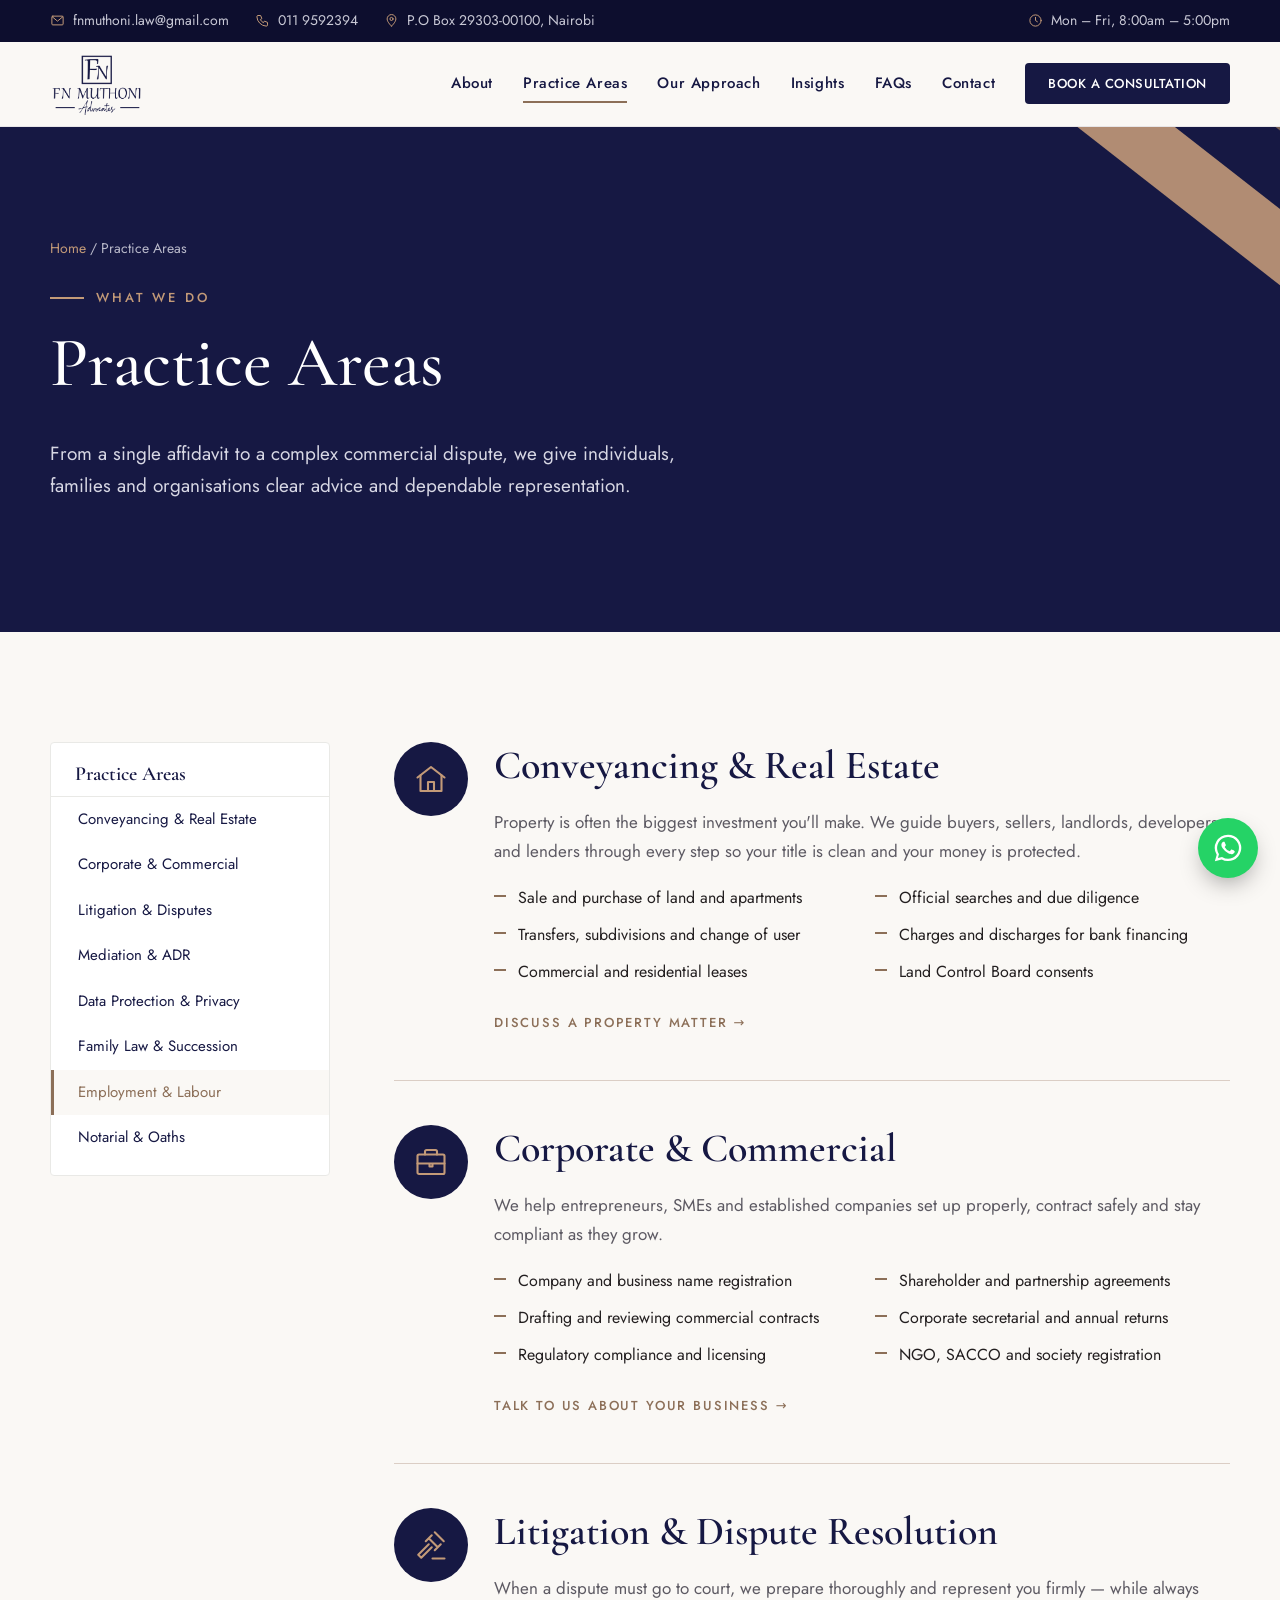
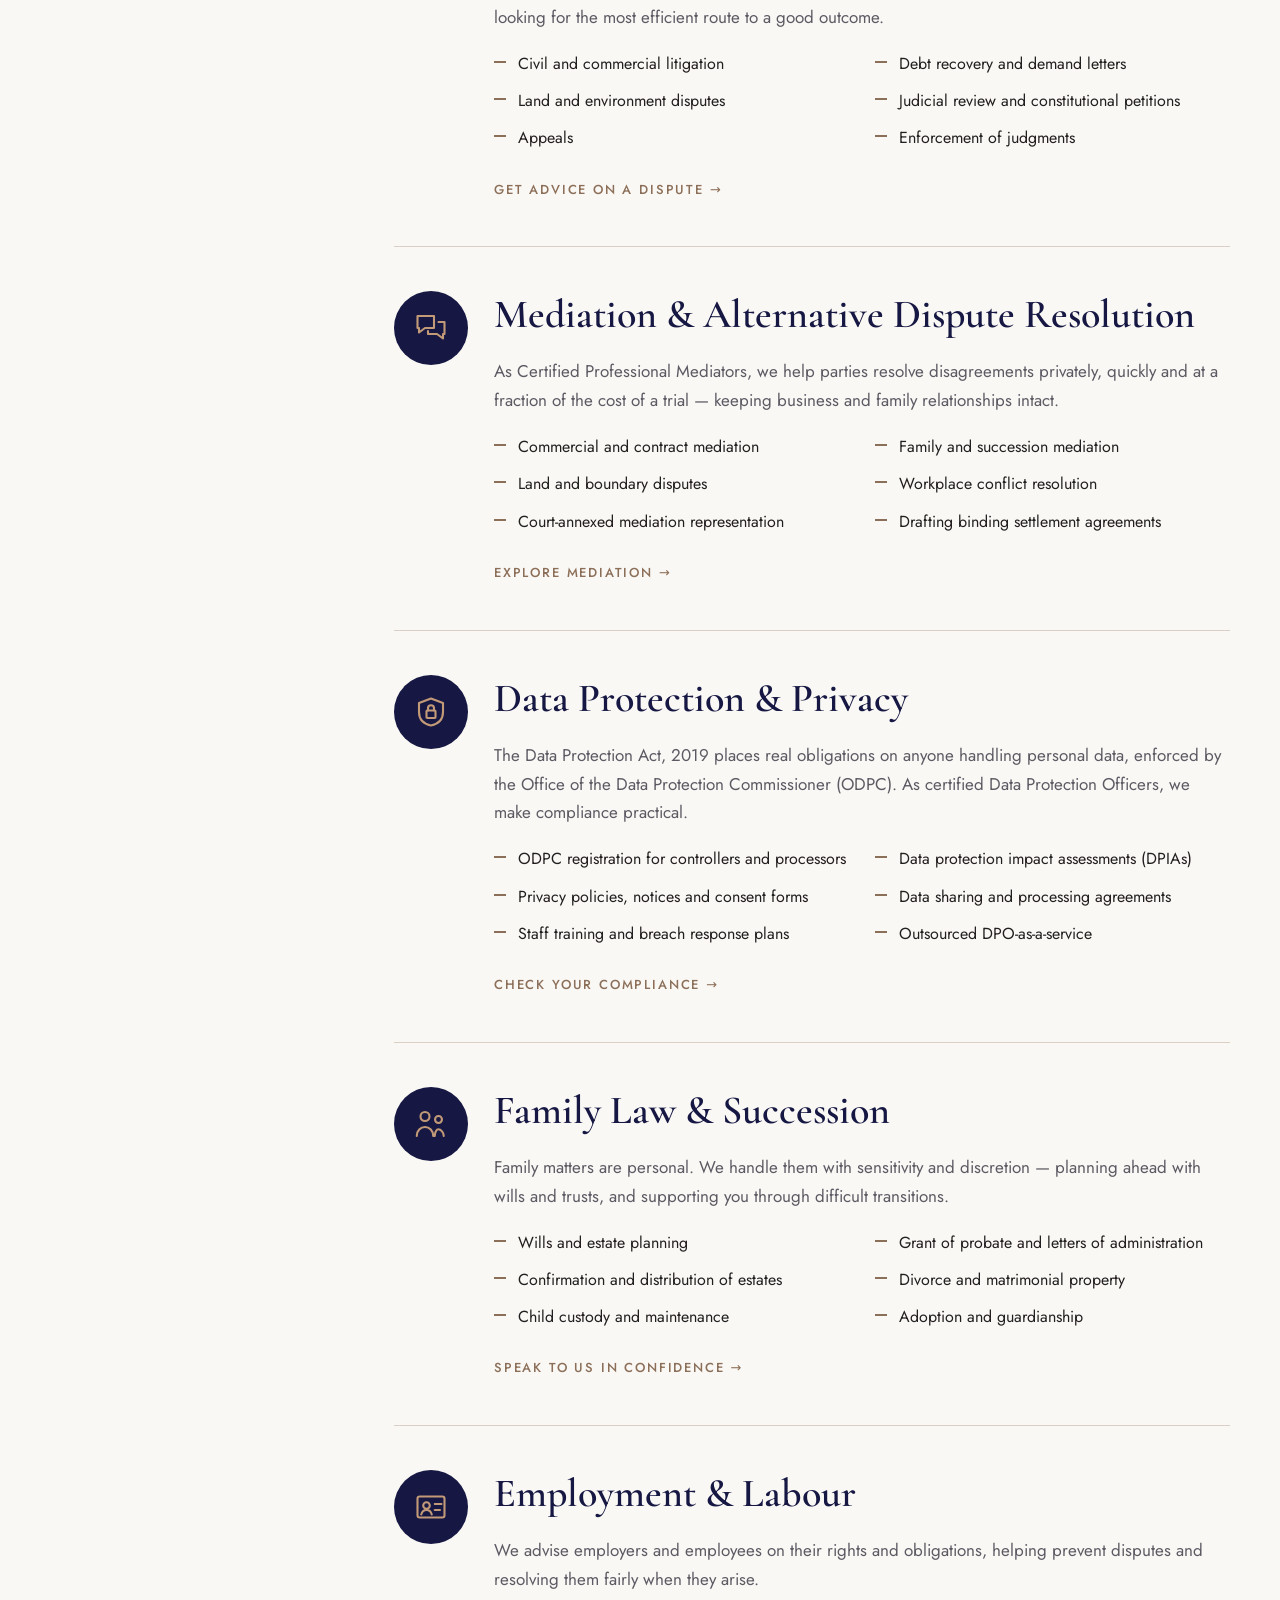
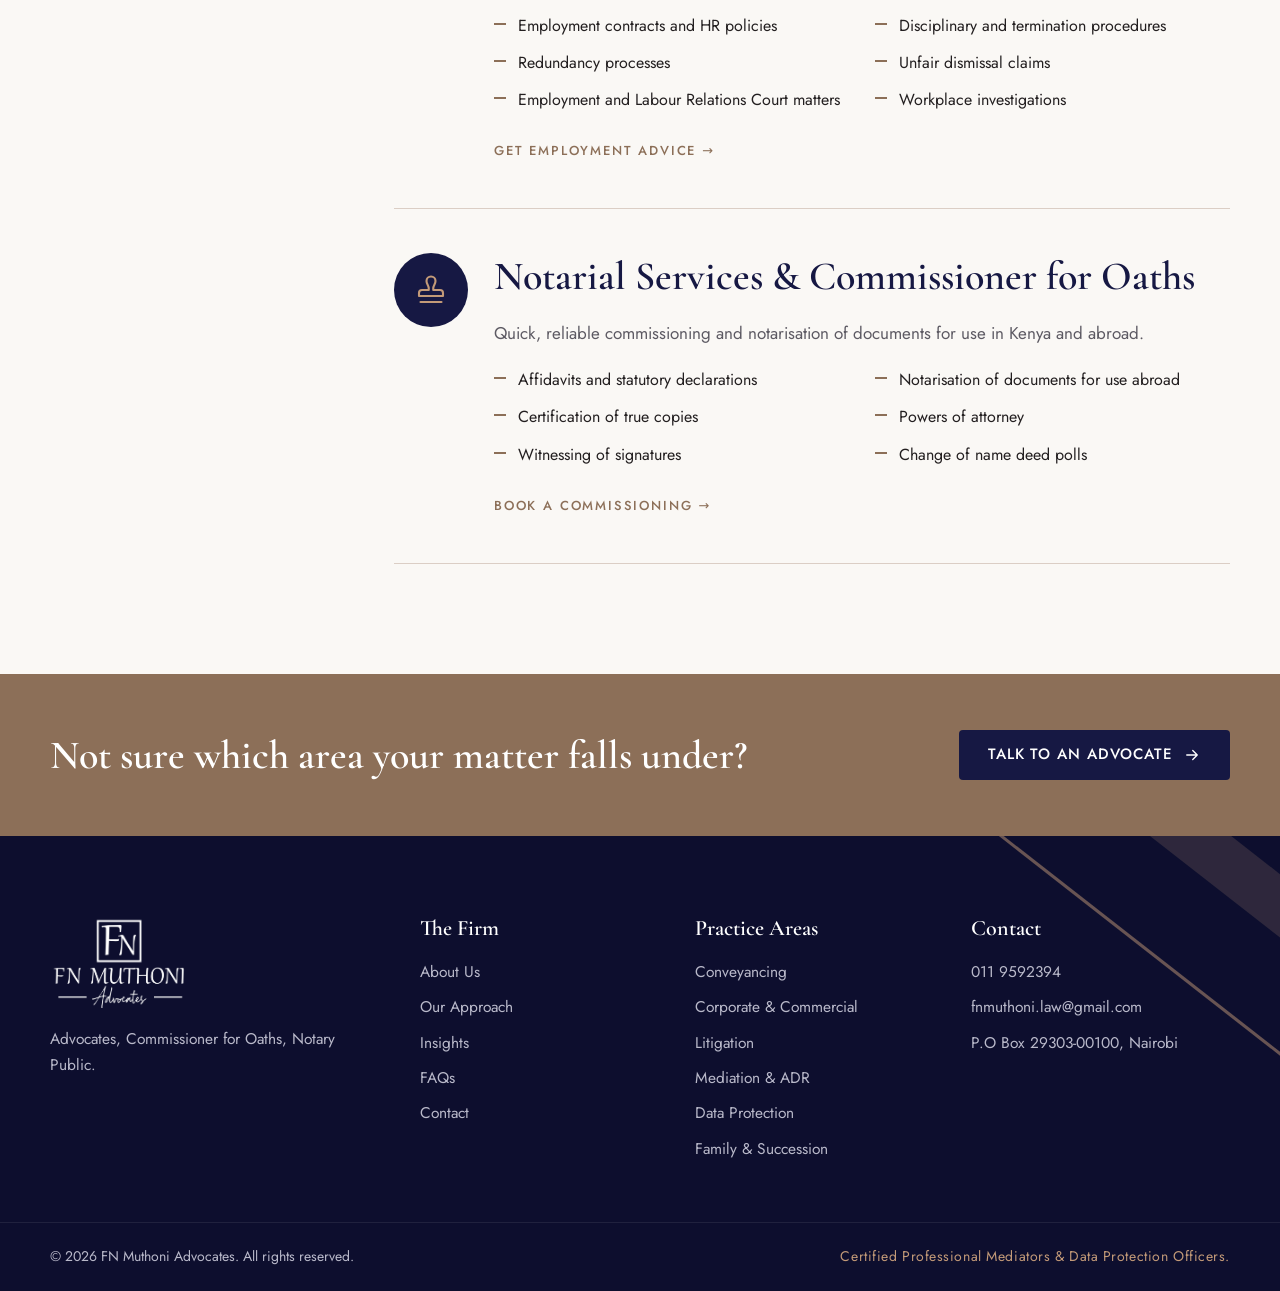
==== practice-areas.html @ 38c52c14 "FNM Advocates website: home and practice areas pages Co-Authored-By: Claude Opus 5.5 <noreply@anthro" ====
<!doctype html>
<html lang="en">
<head>
  <meta charset="utf-8">
  <meta name="viewport" content="width=device-width, initial-scale=1">
  <title>Practice Areas | FN Muthoni Advocates</title>
  <meta name="description" content="Practice areas at FN Muthoni Advocates — Advocates, Commissioner for Oaths and Notary Public in Nairobi. Certified Professional Mediators and Data Protection Officers. Conveyancing, corporate, litigation, family and succession, employment and data protection law.">
  <meta property="og:title" content="FN Muthoni Advocates">
  <meta property="og:description" content="Advocates, Commissioner for Oaths & Notary Public. Certified Professional Mediators & Data Protection Officers. Nairobi, Kenya.">
  <meta property="og:image" content="assets/logo-navy.png">
  <meta name="theme-color" content="#161843">
  <link rel="icon" href="assets/favicon.png">
  <link rel="preconnect" href="https://fonts.googleapis.com">
  <link rel="preconnect" href="https://fonts.gstatic.com" crossorigin>
  <link href="https://fonts.googleapis.com/css2?family=Allura&family=Cormorant+Garamond:ital,wght@0,500;0,600;1,500&family=Jost:wght@300;400;500&display=swap" rel="stylesheet">
  <link rel="stylesheet" href="styles.css">
</head>
<body>

<svg width="0" height="0" style="position:absolute" aria-hidden="true">
  <defs>
    <symbol id="i-mail" viewBox="0 0 24 24" fill="none" stroke="currentColor" stroke-width="1.6" stroke-linecap="round" stroke-linejoin="round"><rect x="3" y="5" width="18" height="14" rx="1.5"/><path d="M3.5 6l8.5 7 8.5-7"/></symbol>
    <symbol id="i-phone" viewBox="0 0 24 24" fill="none" stroke="currentColor" stroke-width="1.6" stroke-linecap="round" stroke-linejoin="round"><path d="M5 4h4l2 5-2.5 1.5a11 11 0 0 0 5 5L15 13l5 2v4a2 2 0 0 1-2 2A16 16 0 0 1 3 6a2 2 0 0 1 2-2"/></symbol>
    <symbol id="i-pin" viewBox="0 0 24 24" fill="none" stroke="currentColor" stroke-width="1.6" stroke-linecap="round" stroke-linejoin="round"><path d="M12 21s-7-6.2-7-11.5a7 7 0 0 1 14 0C19 14.8 12 21 12 21z"/><circle cx="12" cy="9.5" r="2.5"/></symbol>
    <symbol id="i-clock" viewBox="0 0 24 24" fill="none" stroke="currentColor" stroke-width="1.6" stroke-linecap="round" stroke-linejoin="round"><circle cx="12" cy="12" r="9"/><path d="M12 7v5l3 2"/></symbol>
    <symbol id="i-arrow" viewBox="0 0 24 24" fill="none" stroke="currentColor" stroke-width="1.8" stroke-linecap="round" stroke-linejoin="round"><path d="M5 12h14M13 6l6 6-6 6"/></symbol>
    <symbol id="i-menu" viewBox="0 0 24 24" fill="none" stroke="currentColor" stroke-width="1.8" stroke-linecap="round"><path d="M4 7h16M4 12h16M4 17h16"/></symbol>
    <symbol id="i-whatsapp" viewBox="0 0 24 24" fill="currentColor"><path d="M12.04 2a9.9 9.9 0 0 0-8.5 15l-1.4 5 5.2-1.4A9.9 9.9 0 1 0 12.04 2zm0 18.1a8.2 8.2 0 0 1-4.2-1.15l-.3-.18-3.1.8.83-3-.2-.31a8.2 8.2 0 1 1 6.97 3.84zm4.5-6.14c-.25-.12-1.47-.72-1.7-.8-.23-.09-.39-.13-.56.12-.16.25-.64.8-.79.97-.14.16-.29.19-.54.06a6.7 6.7 0 0 1-3.34-2.92c-.25-.43.25-.4.72-1.34.08-.16.04-.3-.02-.43-.06-.12-.56-1.34-.76-1.84-.2-.48-.4-.41-.56-.42h-.47a.9.9 0 0 0-.66.31 2.77 2.77 0 0 0-.86 2.06 4.8 4.8 0 0 0 1 2.55 11 11 0 0 0 4.2 3.72c1.57.68 2.18.73 2.97.62.48-.07 1.47-.6 1.68-1.18.2-.58.2-1.08.14-1.18-.06-.1-.23-.17-.48-.29z"/></symbol>
    <symbol id="i-house" viewBox="0 0 24 24" fill="none" stroke="currentColor" stroke-width="1.4" stroke-linecap="round" stroke-linejoin="round"><path d="M3 11l9-7 9 7"/><path d="M5 9.5V20h14V9.5"/><path d="M10 20v-6h4v6"/></symbol>
    <symbol id="i-brief" viewBox="0 0 24 24" fill="none" stroke="currentColor" stroke-width="1.4" stroke-linecap="round" stroke-linejoin="round"><rect x="3" y="7" width="18" height="13" rx="1"/><path d="M8 7V5a1 1 0 0 1 1-1h6a1 1 0 0 1 1 1v2M3 13h18M11 13v2h2v-2"/></symbol>
    <symbol id="i-gavel" viewBox="0 0 24 24" fill="none" stroke="currentColor" stroke-width="1.4" stroke-linecap="round" stroke-linejoin="round"><path d="M14.5 3.5l6 6M10.5 7.5l6 6M12.5 5.5l-4 4M18.5 11.5l-4 4M10.5 11.5L3.5 18.5l2 2 7-7M13 21h8"/></symbol>
    <symbol id="i-talk" viewBox="0 0 24 24" fill="none" stroke="currentColor" stroke-width="1.4" stroke-linecap="round" stroke-linejoin="round"><path d="M3 4h11v8H8l-4 3v-3H3z"/><path d="M17 8h4v8h-1v3l-4-3h-6v-2"/></symbol>
    <symbol id="i-shield" viewBox="0 0 24 24" fill="none" stroke="currentColor" stroke-width="1.4" stroke-linecap="round" stroke-linejoin="round"><path d="M12 3l8 3v6c0 5-3.5 8-8 9-4.5-1-8-4-8-9V6z"/><rect x="9" y="11" width="6" height="5" rx=".5"/><path d="M10 11V9.5a2 2 0 0 1 4 0V11"/></symbol>
    <symbol id="i-family" viewBox="0 0 24 24" fill="none" stroke="currentColor" stroke-width="1.4" stroke-linecap="round" stroke-linejoin="round"><circle cx="8" cy="7" r="3"/><circle cx="17" cy="9" r="2.3"/><path d="M2.5 20c0-3.5 2.5-6 5.5-6s5.5 2.5 5.5 6M14.5 20c0-2.6 1.2-4.5 2.5-4.5s3.5 1.9 3.5 4.5"/></symbol>
    <symbol id="i-badge" viewBox="0 0 24 24" fill="none" stroke="currentColor" stroke-width="1.4" stroke-linecap="round" stroke-linejoin="round"><rect x="3" y="5" width="18" height="14" rx="1.5"/><circle cx="9" cy="11" r="2.2"/><path d="M5.5 17c.5-2 2-3 3.5-3s3 1 3.5 3M14.5 10h4.5M14.5 14h3.5"/></symbol>
    <symbol id="i-stamp" viewBox="0 0 24 24" fill="none" stroke="currentColor" stroke-width="1.4" stroke-linecap="round" stroke-linejoin="round"><path d="M12 3a3 3 0 0 0-3 3c0 2 1.5 3 1.5 5v1H6a2 2 0 0 0-2 2v2h16v-2a2 2 0 0 0-2-2h-4.5v-1c0-2 1.5-3 1.5-5a3 3 0 0 0-3-3zM5 20h14"/></symbol>
    <symbol id="i-scale" viewBox="0 0 24 24" fill="none" stroke="currentColor" stroke-width="1.4" stroke-linecap="round" stroke-linejoin="round"><path d="M12 3v18M7 21h10M4 7h16M6 7l-3 7a3 3 0 0 0 6 0zM18 7l-3 7a3 3 0 0 0 6 0z"/></symbol>
    <symbol id="i-pen" viewBox="0 0 24 24" fill="none" stroke="currentColor" stroke-width="1.4" stroke-linecap="round" stroke-linejoin="round"><path d="M4 20l4-1 11-11-3-3L5 16zM14 7l3 3M4 20h16"/></symbol>
  </defs>
</svg>

<div class="topbar">
  <div class="wrap">
    <div class="items">
      <a href="mailto:fnmuthoni.law@gmail.com"><svg><use href="#i-mail"/></svg>fnmuthoni.law@gmail.com</a>
      <a href="tel:+254119592394"><svg><use href="#i-phone"/></svg>011 9592394</a>
      <span class="po"><svg><use href="#i-pin"/></svg>P.O Box 29303-00100, Nairobi</span>
    </div>
    <span><svg><use href="#i-clock"/></svg>Mon – Fri, 8:00am – 5:00pm</span>
  </div>
</div>

<header class="header">
  <div class="wrap">
    <a class="brand" href="index.html" aria-label="FN Muthoni Advocates — home"><img src="assets/logo-navy.png" alt="FN Muthoni Advocates"></a>
    <button class="menu-toggle" aria-label="Open menu" aria-expanded="false"><svg><use href="#i-menu"/></svg></button>
    <nav class="nav">
      <a href="index.html#about">About</a>
      <a class="active" href="practice-areas.html">Practice Areas</a>
      <a href="index.html#approach">Our Approach</a>
      <a href="index.html#insights">Insights</a>
      <a href="index.html#faq">FAQs</a>
      <a href="index.html#contact">Contact</a>
      <a class="btn btn-navy" href="index.html#contact">Book a Consultation</a>
    </nav>
  </div>
</header>

<main>
  <section class="page-hero">
    <div class="stripes" aria-hidden="true"><span class="s2"></span><span class="s1"></span></div>
    <div class="wrap" style="position:relative">
      <div class="crumbs"><a href="index.html">Home</a> / Practice Areas</div>
      <div class="eyebrow">What we do</div>
      <h1>Practice Areas</h1>
      <p>From a single affidavit to a complex commercial dispute, we give individuals, families and organisations clear advice and dependable representation.</p>
    </div>
  </section>

  <section class="section">
    <div class="wrap pa-layout">
      <aside class="pa-nav">
        <h4>Practice Areas</h4>
        <a href="#conveyancing">Conveyancing &amp; Real Estate</a>
        <a href="#corporate">Corporate &amp; Commercial</a>
        <a href="#litigation">Litigation &amp; Disputes</a>
        <a href="#mediation">Mediation &amp; ADR</a>
        <a href="#data-protection">Data Protection &amp; Privacy</a>
        <a href="#family">Family Law &amp; Succession</a>
        <a href="#employment">Employment &amp; Labour</a>
        <a href="#notarial">Notarial &amp; Oaths</a>
      </aside>
      <div>
        <article class="pa-item reveal" id="conveyancing">
          <span class="icon"><svg><use href="#i-house"/></svg></span>
          <div>
            <h2>Conveyancing &amp; Real Estate</h2>
            <p>Property is often the biggest investment you'll make. We guide buyers, sellers, landlords, developers and lenders through every step so your title is clean and your money is protected.</p>
            <ul>
              <li>Sale and purchase of land and apartments</li>
              <li>Official searches and due diligence</li>
              <li>Transfers, subdivisions and change of user</li>
              <li>Charges and discharges for bank financing</li>
              <li>Commercial and residential leases</li>
              <li>Land Control Board consents</li>
            </ul>
            <a class="link" href="index.html#contact">Discuss a property matter →</a>
          </div>
        </article>
        <article class="pa-item reveal" id="corporate">
          <span class="icon"><svg><use href="#i-brief"/></svg></span>
          <div>
            <h2>Corporate &amp; Commercial</h2>
            <p>We help entrepreneurs, SMEs and established companies set up properly, contract safely and stay compliant as they grow.</p>
            <ul>
              <li>Company and business name registration</li>
              <li>Shareholder and partnership agreements</li>
              <li>Drafting and reviewing commercial contracts</li>
              <li>Corporate secretarial and annual returns</li>
              <li>Regulatory compliance and licensing</li>
              <li>NGO, SACCO and society registration</li>
            </ul>
            <a class="link" href="index.html#contact">Talk to us about your business →</a>
          </div>
        </article>
        <article class="pa-item reveal" id="litigation">
          <span class="icon"><svg><use href="#i-gavel"/></svg></span>
          <div>
            <h2>Litigation &amp; Dispute Resolution</h2>
            <p>When a dispute must go to court, we prepare thoroughly and represent you firmly — while always looking for the most efficient route to a good outcome.</p>
            <ul>
              <li>Civil and commercial litigation</li>
              <li>Debt recovery and demand letters</li>
              <li>Land and environment disputes</li>
              <li>Judicial review and constitutional petitions</li>
              <li>Appeals</li>
              <li>Enforcement of judgments</li>
            </ul>
            <a class="link" href="index.html#contact">Get advice on a dispute →</a>
          </div>
        </article>
        <article class="pa-item reveal" id="mediation">
          <span class="icon"><svg><use href="#i-talk"/></svg></span>
          <div>
            <h2>Mediation &amp; Alternative Dispute Resolution</h2>
            <p>As Certified Professional Mediators, we help parties resolve disagreements privately, quickly and at a fraction of the cost of a trial — keeping business and family relationships intact.</p>
            <ul>
              <li>Commercial and contract mediation</li>
              <li>Family and succession mediation</li>
              <li>Land and boundary disputes</li>
              <li>Workplace conflict resolution</li>
              <li>Court-annexed mediation representation</li>
              <li>Drafting binding settlement agreements</li>
            </ul>
            <a class="link" href="index.html#contact">Explore mediation →</a>
          </div>
        </article>
        <article class="pa-item reveal" id="data-protection">
          <span class="icon"><svg><use href="#i-shield"/></svg></span>
          <div>
            <h2>Data Protection &amp; Privacy</h2>
            <p>The Data Protection Act, 2019 places real obligations on anyone handling personal data, enforced by the Office of the Data Protection Commissioner (ODPC). As certified Data Protection Officers, we make compliance practical.</p>
            <ul>
              <li>ODPC registration for controllers and processors</li>
              <li>Data protection impact assessments (DPIAs)</li>
              <li>Privacy policies, notices and consent forms</li>
              <li>Data sharing and processing agreements</li>
              <li>Staff training and breach response plans</li>
              <li>Outsourced DPO-as-a-service</li>
            </ul>
            <a class="link" href="index.html#contact">Check your compliance →</a>
          </div>
        </article>
        <article class="pa-item reveal" id="family">
          <span class="icon"><svg><use href="#i-family"/></svg></span>
          <div>
            <h2>Family Law &amp; Succession</h2>
            <p>Family matters are personal. We handle them with sensitivity and discretion — planning ahead with wills and trusts, and supporting you through difficult transitions.</p>
            <ul>
              <li>Wills and estate planning</li>
              <li>Grant of probate and letters of administration</li>
              <li>Confirmation and distribution of estates</li>
              <li>Divorce and matrimonial property</li>
              <li>Child custody and maintenance</li>
              <li>Adoption and guardianship</li>
            </ul>
            <a class="link" href="index.html#contact">Speak to us in confidence →</a>
          </div>
        </article>
        <article class="pa-item reveal" id="employment">
          <span class="icon"><svg><use href="#i-badge"/></svg></span>
          <div>
            <h2>Employment &amp; Labour</h2>
            <p>We advise employers and employees on their rights and obligations, helping prevent disputes and resolving them fairly when they arise.</p>
            <ul>
              <li>Employment contracts and HR policies</li>
              <li>Disciplinary and termination procedures</li>
              <li>Redundancy processes</li>
              <li>Unfair dismissal claims</li>
              <li>Employment and Labour Relations Court matters</li>
              <li>Workplace investigations</li>
            </ul>
            <a class="link" href="index.html#contact">Get employment advice →</a>
          </div>
        </article>
        <article class="pa-item reveal" id="notarial">
          <span class="icon"><svg><use href="#i-stamp"/></svg></span>
          <div>
            <h2>Notarial Services &amp; Commissioner for Oaths</h2>
            <p>Quick, reliable commissioning and notarisation of documents for use in Kenya and abroad.</p>
            <ul>
              <li>Affidavits and statutory declarations</li>
              <li>Notarisation of documents for use abroad</li>
              <li>Certification of true copies</li>
              <li>Powers of attorney</li>
              <li>Witnessing of signatures</li>
              <li>Change of name deed polls</li>
            </ul>
            <a class="link" href="index.html#contact">Book a commissioning →</a>
          </div>
        </article>
      </div>
    </div>
  </section>

  <section class="cta-band">
    <div class="wrap">
      <h2>Not sure which area your matter falls under?</h2>
      <a class="btn btn-navy" href="index.html#contact">Talk to an Advocate <svg><use href="#i-arrow"/></svg></a>
    </div>
  </section>
</main>


<footer class="footer">
  <div class="stripes" aria-hidden="true"><span class="s1"></span><span class="s2"></span></div>
  <div class="wrap footer-grid">
    <div>
      <img src="assets/logo-white.png" alt="FN Muthoni Advocates">
      <p>Advocates, Commissioner for Oaths, Notary Public.</p>
    </div>
    <div>
      <h4>The Firm</h4>
      <ul>
        <li><a href="index.html#about">About Us</a></li>
        <li><a href="index.html#approach">Our Approach</a></li>
        <li><a href="index.html#insights">Insights</a></li>
        <li><a href="index.html#faq">FAQs</a></li>
        <li><a href="index.html#contact">Contact</a></li>
      </ul>
    </div>
    <div>
      <h4>Practice Areas</h4>
      <ul>
        <li><a href="practice-areas.html#conveyancing">Conveyancing</a></li>
        <li><a href="practice-areas.html#corporate">Corporate &amp; Commercial</a></li>
        <li><a href="practice-areas.html#litigation">Litigation</a></li>
        <li><a href="practice-areas.html#mediation">Mediation &amp; ADR</a></li>
        <li><a href="practice-areas.html#data-protection">Data Protection</a></li>
        <li><a href="practice-areas.html#family">Family &amp; Succession</a></li>
      </ul>
    </div>
    <div>
      <h4>Contact</h4>
      <ul>
        <li><a href="tel:+254119592394">011 9592394</a></li>
        <li><a href="mailto:fnmuthoni.law@gmail.com">fnmuthoni.law@gmail.com</a></li>
        <li>P.O Box 29303-00100, Nairobi</li>
      </ul>
    </div>
  </div>
  <div class="footer-bottom">
    <div class="wrap">
      <span>© <span id="year">2026</span> FN Muthoni Advocates. All rights reserved.</span>
      <span class="tagline">Certified Professional Mediators &amp; Data Protection Officers.</span>
    </div>
  </div>
</footer>

<a class="wa" href="https://wa.me/254119592394?text=Hello%20FN%20Muthoni%20Advocates%2C%20I%27d%20like%20to%20make%20an%20enquiry." target="_blank" rel="noopener" aria-label="Chat with us on WhatsApp"><svg><use href="#i-whatsapp"/></svg></a>

<script src="main.js"></script>
</body>
</html>
---- styles.css ----
/* FN Muthoni Advocates — brand tokens taken from the letterhead */
:root {
  --navy: #161843;
  --navy-deep: #0d0e2e;
  --bronze: #8c6f58;
  --tan: #c39a78;
  --sand: #dbcec5;
  --mist: #e9e9e6;
  --ink: #231f20;
  --paper: #faf8f5;
  --white: #ffffff;
  --muted: #5d5a63;

  --serif: "Cormorant Garamond", Georgia, serif;
  --sans: "Jost", "Segoe UI", system-ui, sans-serif;
  --script: "Allura", cursive;

  --wrap: 1180px;
  --radius: 4px;
  --shadow: 0 18px 40px -22px rgba(22, 24, 67, 0.35);
}

*, *::before, *::after { box-sizing: border-box; }
html { scroll-behavior: smooth; scroll-padding-top: 90px; }
body {
  margin: 0;
  font-family: var(--sans);
  font-size: 17px;
  line-height: 1.7;
  color: var(--ink);
  background: var(--paper);
  -webkit-font-smoothing: antialiased;
}
img { max-width: 100%; display: block; }
a { color: inherit; }
h1, h2, h3, h4 { font-family: var(--serif); font-weight: 600; line-height: 1.15; margin: 0 0 .5em; color: var(--navy); }
p { margin: 0 0 1em; }

.wrap { width: min(var(--wrap), 100% - 32px); margin-inline: auto; }
.eyebrow {
  display: inline-flex; align-items: center; gap: 12px;
  font-size: 13px; letter-spacing: .22em; text-transform: uppercase; font-weight: 500;
  color: var(--bronze); margin-bottom: 14px;
}
.eyebrow::before { content: ""; width: 34px; height: 2px; background: var(--bronze); }
.section { padding: clamp(64px, 9vw, 110px) 0; }
.section-head { max-width: 720px; margin-bottom: 48px; }
.section-head.center { margin-inline: auto; text-align: center; }
.section-head.center .eyebrow::after { content: ""; width: 34px; height: 2px; background: var(--bronze); }
.section-head h2 { font-size: clamp(34px, 4.6vw, 52px); }
.section-head p { color: var(--muted); font-size: 18px; }

/* Buttons */
.btn {
  display: inline-flex; align-items: center; gap: 10px;
  padding: 15px 28px; border-radius: var(--radius);
  font: 500 15px/1 var(--sans); letter-spacing: .06em; text-transform: uppercase;
  text-decoration: none; border: 1.5px solid transparent; cursor: pointer;
  transition: background .25s, color .25s, border-color .25s, transform .25s;
}
.btn:hover { transform: translateY(-2px); }
.btn-gold { background: var(--tan); color: var(--navy-deep); }
.btn-gold:hover { background: var(--sand); }
.btn-navy { background: var(--navy); color: var(--white); }
.btn-navy:hover { background: var(--bronze); }
.btn-ghost { border-color: rgba(255,255,255,.45); color: var(--white); }
.btn-ghost:hover { border-color: var(--tan); color: var(--tan); }
.btn svg { width: 18px; height: 18px; }

/* Top bar */
.topbar { background: var(--navy-deep); color: #c9c9d6; font-size: 14px; }
.topbar .wrap { display: flex; justify-content: space-between; gap: 16px; padding: 9px 0; flex-wrap: wrap; }
.topbar a { text-decoration: none; }
.topbar a:hover { color: var(--tan); }
.topbar .items { display: flex; gap: 26px; flex-wrap: wrap; }
.topbar span, .topbar a { display: inline-flex; align-items: center; gap: 8px; }
.topbar svg { width: 15px; height: 15px; color: var(--tan); }

/* Header / nav */
.header {
  position: sticky; top: 0; z-index: 50;
  background: rgba(250, 248, 245, .96);
  backdrop-filter: blur(8px);
  border-bottom: 1px solid rgba(22, 24, 67, .08);
  transition: box-shadow .3s;
}
.header.scrolled { box-shadow: 0 8px 24px -16px rgba(22, 24, 67, .4); }
.header .wrap { display: flex; align-items: center; justify-content: space-between; height: 84px; }
.brand img { height: 62px; width: auto; }
.nav { display: flex; align-items: center; gap: 30px; }
.nav a {
  text-decoration: none; font-size: 15px; font-weight: 500; letter-spacing: .04em; color: var(--navy);
  position: relative; padding: 6px 0;
}
.nav a:not(.btn)::after {
  content: ""; position: absolute; left: 0; bottom: 0; width: 0; height: 2px; background: var(--bronze); transition: width .25s;
}
.nav a:not(.btn):hover::after, .nav a.active::after { width: 100%; }
.nav .btn { padding: 13px 22px; font-size: 13px; color: var(--white); }
.menu-toggle { display: none; background: none; border: 0; cursor: pointer; padding: 8px; color: var(--navy); }
.menu-toggle svg { width: 28px; height: 28px; }

/* Hero */
.hero {
  position: relative; overflow: hidden;
  background: var(--navy);
  color: var(--white);
  padding: clamp(80px, 12vw, 150px) 0 clamp(90px, 12vw, 160px);
}
.hero .watermark {
  position: absolute; right: -2%; bottom: -8%;
  font: 800 clamp(180px, 30vw, 420px)/0.8 var(--sans);
  color: rgba(255,255,255,.04); letter-spacing: -.02em; pointer-events: none; user-select: none;
}
.stripes { position: absolute; pointer-events: none; }
.stripes span { position: absolute; display: block; transform-origin: center; }
.hero .stripes { top: 0; right: 0; width: 46%; height: 100%; }
.hero .stripes .s1 { width: 160%; height: 70px; background: rgba(195, 154, 120, .9); top: 6%; right: -60%; transform: rotate(38deg); }
.hero .stripes .s2 { width: 160%; height: 120px; background: rgba(140, 111, 88, .85); top: -10%; right: -82%; transform: rotate(38deg); }
.hero .stripes .s3 { width: 160%; height: 160px; background: rgba(233, 233, 230, .06); top: 30%; right: -50%; transform: rotate(38deg); }
.hero .stripes .s4 { width: 120%; height: 4px; background: var(--tan); top: 62%; right: -30%; transform: rotate(38deg); }
.hero-inner { position: relative; max-width: 760px; }
.hero .eyebrow { color: var(--tan); }
.hero .eyebrow::before { background: var(--tan); }
.hero h1 { color: var(--white); font-size: clamp(44px, 7vw, 82px); font-weight: 500; }
.hero h1 em { font-style: italic; color: var(--tan); }
.hero p.lead { font-size: clamp(17px, 2vw, 20px); color: #d7d7e4; max-width: 600px; margin-bottom: 36px; }
.hero .actions { display: flex; gap: 16px; flex-wrap: wrap; }

/* Credentials strip */
.creds { background: var(--white); border-bottom: 1px solid var(--mist); }
.creds .wrap { display: grid; grid-template-columns: repeat(5, 1fr); }
.cred { padding: 28px 18px; text-align: center; border-right: 1px solid var(--mist); }
.cred:last-child { border-right: 0; }
.cred svg { width: 30px; height: 30px; color: var(--bronze); margin: 0 auto 10px; }
.cred strong { display: block; font-family: var(--serif); font-size: 20px; color: var(--navy); line-height: 1.2; }

/* About */
.about-grid { display: grid; grid-template-columns: 1fr 1.1fr; gap: clamp(40px, 6vw, 90px); align-items: center; }
.about-visual { position: relative; aspect-ratio: 4/5; background: var(--navy); border-radius: var(--radius); overflow: hidden; box-shadow: var(--shadow); }
.about-visual .mono { position: absolute; inset: 0; display: grid; place-items: center; }
.about-visual .mono img { width: 48%; opacity: .95; }
.about-visual .stripes { inset: 0; }
.about-visual .stripes .s1 { width: 200%; height: 46px; background: var(--tan); bottom: 12%; left: -110%; transform: rotate(38deg); }
.about-visual .stripes .s2 { width: 200%; height: 90px; background: var(--bronze); bottom: -6%; left: -100%; transform: rotate(38deg); }
.about-visual .stripes .s3 { width: 200%; height: 3px; background: var(--sand); top: 14%; right: -120%; transform: rotate(38deg); }
.about-visual .caption {
  position: absolute; left: 0; right: 0; bottom: 0; padding: 22px 26px;
  color: var(--white); font-family: var(--script); font-size: 40px; text-align: right;
}
.about-copy h2 { font-size: clamp(34px, 4.4vw, 50px); }
.about-copy p { color: var(--muted); }
.ticks { list-style: none; padding: 0; margin: 26px 0 34px; display: grid; grid-template-columns: 1fr 1fr; gap: 12px 24px; }
.ticks li { display: flex; gap: 10px; align-items: flex-start; font-weight: 500; color: var(--navy); }
.ticks li::before { content: ""; flex: none; width: 18px; height: 18px; margin-top: 5px; background: var(--bronze); clip-path: polygon(14% 44%, 0 65%, 50% 100%, 100% 16%, 80% 0, 43% 62%); }

/* Practice areas grid */
.practice { background: var(--white); }
.pa-grid { display: grid; grid-template-columns: repeat(4, 1fr); gap: 1px; background: var(--mist); border: 1px solid var(--mist); }
.pa-card {
  position: relative; background: var(--white); padding: 38px 30px 34px; text-decoration: none;
  display: flex; flex-direction: column; gap: 12px; overflow: hidden; transition: background .3s, color .3s;
}
.pa-card::after {
  content: ""; position: absolute; right: -40px; top: -40px; width: 80px; height: 80px;
  background: var(--tan); transform: rotate(45deg); opacity: 0; transition: opacity .3s;
}
.pa-card .icon { width: 52px; height: 52px; color: var(--bronze); transition: color .3s; }
.pa-card h3 { font-size: 24px; margin: 6px 0 0; transition: color .3s; }
.pa-card p { font-size: 15.5px; color: var(--muted); margin: 0; transition: color .3s; }
.pa-card .more { margin-top: auto; padding-top: 8px; font-size: 13px; letter-spacing: .14em; text-transform: uppercase; color: var(--bronze); font-weight: 500; }
.pa-card:hover { background: var(--navy); }
.pa-card:hover::after { opacity: 1; }
.pa-card:hover h3 { color: var(--white); }
.pa-card:hover p { color: #c9c9d6; }
.pa-card:hover .icon, .pa-card:hover .more { color: var(--tan); }
.center-cta { text-align: center; margin-top: 46px; }

/* Specialisms band */
.special { position: relative; background: var(--navy); color: var(--white); overflow: hidden; }
.special .section-head h2 { color: var(--white); }
.special .section-head p { color: #c9c9d6; }
.special .eyebrow { color: var(--tan); }
.special .eyebrow::before, .special .eyebrow::after { background: var(--tan) !important; }
.special-grid { position: relative; display: grid; grid-template-columns: 1fr 1fr; gap: 28px; }
.special-card {
  background: rgba(255,255,255,.04); border: 1px solid rgba(255,255,255,.1); border-top: 3px solid var(--tan);
  padding: 40px 38px; border-radius: var(--radius);
}
.special-card h3 { color: var(--white); font-size: 30px; }
.special-card p { color: #c9c9d6; }
.special-card ul { list-style: none; padding: 0; margin: 20px 0 0; display: grid; gap: 10px; }
.special-card li { padding-left: 26px; position: relative; color: #e4e4ee; font-size: 16px; }
.special-card li::before { content: ""; position: absolute; left: 0; top: 11px; width: 14px; height: 2px; background: var(--tan); }
.special .stripes { left: 0; bottom: 0; width: 40%; height: 100%; }
.special .stripes .s1 { width: 160%; height: 60px; background: rgba(140, 111, 88, .25); bottom: 10%; left: -90%; transform: rotate(-38deg); }

/* Approach */
.steps { display: grid; grid-template-columns: repeat(4, 1fr); gap: 28px; counter-reset: step; }
.step { position: relative; padding-top: 22px; border-top: 2px solid var(--sand); }
.step::before {
  counter-increment: step; content: "0" counter(step);
  font: 600 46px/1 var(--serif); color: var(--tan); display: block; margin-bottom: 14px;
}
.step h3 { font-size: 24px; }
.step p { color: var(--muted); font-size: 16px; }

/* Insights */
.insights { background: var(--mist); }
.post-grid { display: grid; grid-template-columns: repeat(3, 1fr); gap: 28px; }
.post { background: var(--white); border-radius: var(--radius); overflow: hidden; display: flex; flex-direction: column; box-shadow: var(--shadow); }
.post .thumb {
  position: relative; height: 170px; overflow: hidden;
  background: linear-gradient(128deg, var(--navy) 0 60%, var(--tan) 60% 66%, var(--navy) 66% 72%, var(--bronze) 72% 100%);
}
.post .thumb .stripes { display: none; }
.post .thumb .tag {
  position: absolute; left: 22px; bottom: 18px; font-size: 12px; letter-spacing: .16em; text-transform: uppercase;
  color: var(--navy-deep); background: var(--sand); padding: 6px 12px; border-radius: 2px; font-weight: 500;
}
.post .body { padding: 26px 26px 30px; display: flex; flex-direction: column; flex: 1; }
.post h3 { font-size: 23px; }
.post p { font-size: 15.5px; color: var(--muted); }
.post .more { margin-top: auto; font-size: 13px; letter-spacing: .14em; text-transform: uppercase; color: var(--bronze); font-weight: 500; text-decoration: none; }

/* FAQ */
.faq-wrap { display: grid; grid-template-columns: .8fr 1.2fr; gap: clamp(40px, 6vw, 80px); align-items: start; }
.faq details { border-bottom: 1px solid var(--sand); padding: 6px 0; }
.faq summary {
  cursor: pointer; list-style: none; padding: 18px 40px 18px 0; position: relative;
  font: 600 22px/1.3 var(--serif); color: var(--navy);
}
.faq summary::-webkit-details-marker { display: none; }
.faq summary::after { content: "+"; position: absolute; right: 6px; top: 14px; font: 300 30px/1 var(--sans); color: var(--bronze); transition: transform .25s; }
.faq details[open] summary::after { transform: rotate(45deg); }
.faq details p { color: var(--muted); padding-right: 30px; }

/* Contact */
.contact { background: var(--white); }
.contact-grid { display: grid; grid-template-columns: .9fr 1.1fr; gap: clamp(40px, 6vw, 80px); }
.contact-list { list-style: none; padding: 0; margin: 30px 0 0; display: grid; gap: 22px; }
.contact-list li { display: flex; gap: 18px; align-items: flex-start; }
.contact-list .ic { flex: none; width: 50px; height: 50px; border-radius: 50%; background: var(--navy); color: var(--tan); display: grid; place-items: center; }
.contact-list .ic svg { width: 22px; height: 22px; }
.contact-list small { display: block; font-size: 12px; letter-spacing: .16em; text-transform: uppercase; color: var(--bronze); }
.contact-list a, .contact-list span { font-size: 18px; color: var(--navy); text-decoration: none; font-weight: 500; }
.contact-list a:hover { color: var(--bronze); }
.form { background: var(--paper); border: 1px solid var(--mist); border-top: 3px solid var(--bronze); padding: clamp(26px, 4vw, 44px); border-radius: var(--radius); }
.form h3 { font-size: 30px; }
.form .row { display: grid; grid-template-columns: 1fr 1fr; gap: 16px; }
.form label { display: block; font-size: 13px; letter-spacing: .1em; text-transform: uppercase; color: var(--muted); margin: 14px 0 6px; }
.form input, .form select, .form textarea {
  width: 100%; padding: 14px 16px; font: 400 16px var(--sans); color: var(--ink);
  border: 1px solid #d6d3cf; border-radius: var(--radius); background: var(--white);
}
.form input:focus, .form select:focus, .form textarea:focus { outline: 2px solid var(--tan); outline-offset: 0; border-color: var(--tan); }
.form textarea { min-height: 130px; resize: vertical; }
.form .note { font-size: 13.5px; color: var(--muted); margin: 14px 0 22px; }
.form .btn { width: 100%; justify-content: center; }

/* Footer */
.footer { position: relative; background: var(--navy-deep); color: #b9b9ca; overflow: hidden; padding-top: 80px; font-size: 15.5px; }
.footer .stripes { right: 0; top: 0; width: 34%; height: 100%; }
.footer .stripes .s1 { width: 160%; height: 50px; background: rgba(195, 154, 120, .18); top: 10%; right: -80%; transform: rotate(38deg); }
.footer .stripes .s2 { width: 160%; height: 3px; background: rgba(195, 154, 120, .5); top: 40%; right: -70%; transform: rotate(38deg); }
.footer-grid { position: relative; display: grid; grid-template-columns: 1.4fr 1fr 1fr 1.1fr; gap: 40px; padding-bottom: 60px; }
.footer img { height: 92px; width: auto; margin-bottom: 18px; }
.footer h4 { color: var(--white); font-size: 22px; margin-bottom: 18px; }
.footer ul { list-style: none; padding: 0; margin: 0; display: grid; gap: 9px; }
.footer a { text-decoration: none; }
.footer a:hover { color: var(--tan); }
.footer-bottom { position: relative; border-top: 1px solid rgba(255,255,255,.08); }
.footer-bottom .wrap { display: flex; justify-content: space-between; flex-wrap: wrap; gap: 10px; padding: 22px 0; font-size: 14px; }
.footer-bottom .tagline { color: var(--tan); letter-spacing: .04em; }

/* WhatsApp float */
.wa {
  position: fixed; right: 22px; bottom: 22px; z-index: 60;
  width: 60px; height: 60px; border-radius: 50%; background: #25d366; color: #fff;
  display: grid; place-items: center; box-shadow: 0 10px 26px -8px rgba(0,0,0,.45);
  transition: transform .25s;
}
.wa:hover { transform: scale(1.08); }
.wa svg { width: 32px; height: 32px; }

/* Page hero (inner pages) */
.page-hero { position: relative; overflow: hidden; background: var(--navy); color: var(--white); padding: clamp(70px, 9vw, 110px) 0; }
.page-hero h1 { color: var(--white); font-size: clamp(42px, 6vw, 70px); font-weight: 500; }
.page-hero p { color: #d7d7e4; max-width: 640px; font-size: 19px; }
.page-hero .eyebrow { color: var(--tan); }
.page-hero .eyebrow::before { background: var(--tan); }
.page-hero .stripes { top: 0; right: 0; width: 40%; height: 100%; }
.page-hero .stripes .s1 { width: 160%; height: 60px; background: rgba(195, 154, 120, .9); top: 10%; right: -70%; transform: rotate(38deg); }
.page-hero .stripes .s2 { width: 160%; height: 110px; background: rgba(140, 111, 88, .85); top: -16%; right: -90%; transform: rotate(38deg); }
.crumbs { font-size: 14px; color: #b9b9ca; margin-bottom: 18px; }
.crumbs a { text-decoration: none; color: var(--tan); }

/* Practice areas detail page */
.pa-layout { display: grid; grid-template-columns: 280px 1fr; gap: clamp(36px, 5vw, 70px); align-items: start; }
.pa-nav { position: sticky; top: 110px; background: var(--white); border: 1px solid var(--mist); border-radius: var(--radius); padding: 14px 0; }
.pa-nav h4 { font-size: 20px; padding: 6px 24px 10px; margin: 0; border-bottom: 1px solid var(--mist); }
.pa-nav a { display: block; padding: 10px 24px; text-decoration: none; font-size: 15px; color: var(--navy); border-left: 3px solid transparent; }
.pa-nav a:hover, .pa-nav a.active { background: var(--paper); border-left-color: var(--bronze); color: var(--bronze); }
.pa-item { display: grid; grid-template-columns: 74px 1fr; gap: 26px; padding: 44px 0; border-bottom: 1px solid var(--sand); }
.pa-item:first-child { padding-top: 0; }
.pa-item .icon { width: 74px; height: 74px; border-radius: 50%; background: var(--navy); color: var(--tan); display: grid; place-items: center; }
.pa-item .icon svg { width: 36px; height: 36px; }
.pa-item h2 { font-size: clamp(30px, 3.4vw, 40px); }
.pa-item p { color: var(--muted); }
.pa-item ul { list-style: none; padding: 0; margin: 18px 0 22px; display: grid; grid-template-columns: 1fr 1fr; gap: 10px 26px; }
.pa-item li { position: relative; padding-left: 24px; font-size: 16px; color: var(--ink); }
.pa-item li::before { content: ""; position: absolute; left: 0; top: 11px; width: 12px; height: 2px; background: var(--bronze); }
.pa-item .link { font-size: 13px; letter-spacing: .14em; text-transform: uppercase; color: var(--bronze); font-weight: 500; text-decoration: none; }
.pa-item .link:hover { color: var(--navy); }

.cta-band { background: var(--bronze); color: var(--white); padding: 56px 0; }
.cta-band .wrap { display: flex; align-items: center; justify-content: space-between; gap: 24px; flex-wrap: wrap; }
.cta-band h2 { color: var(--white); font-size: clamp(28px, 3.6vw, 40px); margin: 0; }
.cta-band .btn-navy:hover { background: var(--navy-deep); }

/* Reveal on scroll */
.reveal { opacity: 0; transform: translateY(24px); transition: opacity .7s ease, transform .7s ease; }
.reveal.in { opacity: 1; transform: none; }
@media (prefers-reduced-motion: reduce) {
  .reveal { opacity: 1; transform: none; transition: none; }
  html { scroll-behavior: auto; }
}

/* Responsive */
@media (max-width: 1080px) {
  .pa-grid { grid-template-columns: repeat(2, 1fr); }
  .creds .wrap { grid-template-columns: repeat(3, 1fr); }
  .cred:nth-child(3) { border-right: 0; }
  .cred:nth-child(n+4) { border-top: 1px solid var(--mist); }
  .steps { grid-template-columns: repeat(2, 1fr); }
  .footer-grid { grid-template-columns: 1fr 1fr; }
}
@media (max-width: 920px) {
  .menu-toggle { display: block; }
  .nav {
    position: absolute; top: 84px; left: 0; right: 0; flex-direction: column; align-items: stretch; gap: 0;
    background: var(--paper); border-bottom: 1px solid var(--mist); padding: 8px 16px 20px;
    display: none;
  }
  .nav.open { display: flex; }
  .nav a { padding: 14px 4px; border-bottom: 1px solid var(--mist); }
  .nav a:not(.btn)::after { display: none; }
  .nav .btn { margin-top: 14px; justify-content: center; }
  .about-grid, .faq-wrap, .contact-grid, .special-grid, .pa-layout { grid-template-columns: 1fr; }
  .about-visual { aspect-ratio: 16/11; }
  .post-grid { grid-template-columns: 1fr; }
  .pa-nav { position: static; display: none; }
}
@media (max-width: 620px) {
  body { font-size: 16px; }
  .topbar .po, .topbar .wrap > span { display: none; }
  .brand img { height: 52px; }
  .pa-grid { grid-template-columns: 1fr; }
  .creds .wrap { grid-template-columns: 1fr 1fr; }
  .cred { border-right: 0 !important; border-top: 1px solid var(--mist); }
  .cred:nth-child(-n+2) { border-top: 0; }
  .cred:nth-child(odd) { border-right: 1px solid var(--mist) !important; }
  .cred:last-child { grid-column: span 2; border-right: 0 !important; }
  .steps, .ticks, .form .row, .pa-item ul, .footer-grid { grid-template-columns: 1fr; }
  .pa-item { grid-template-columns: 1fr; gap: 16px; }
  .pa-item .icon { width: 60px; height: 60px; }
  .hero .stripes { width: 70%; opacity: .5; }
}
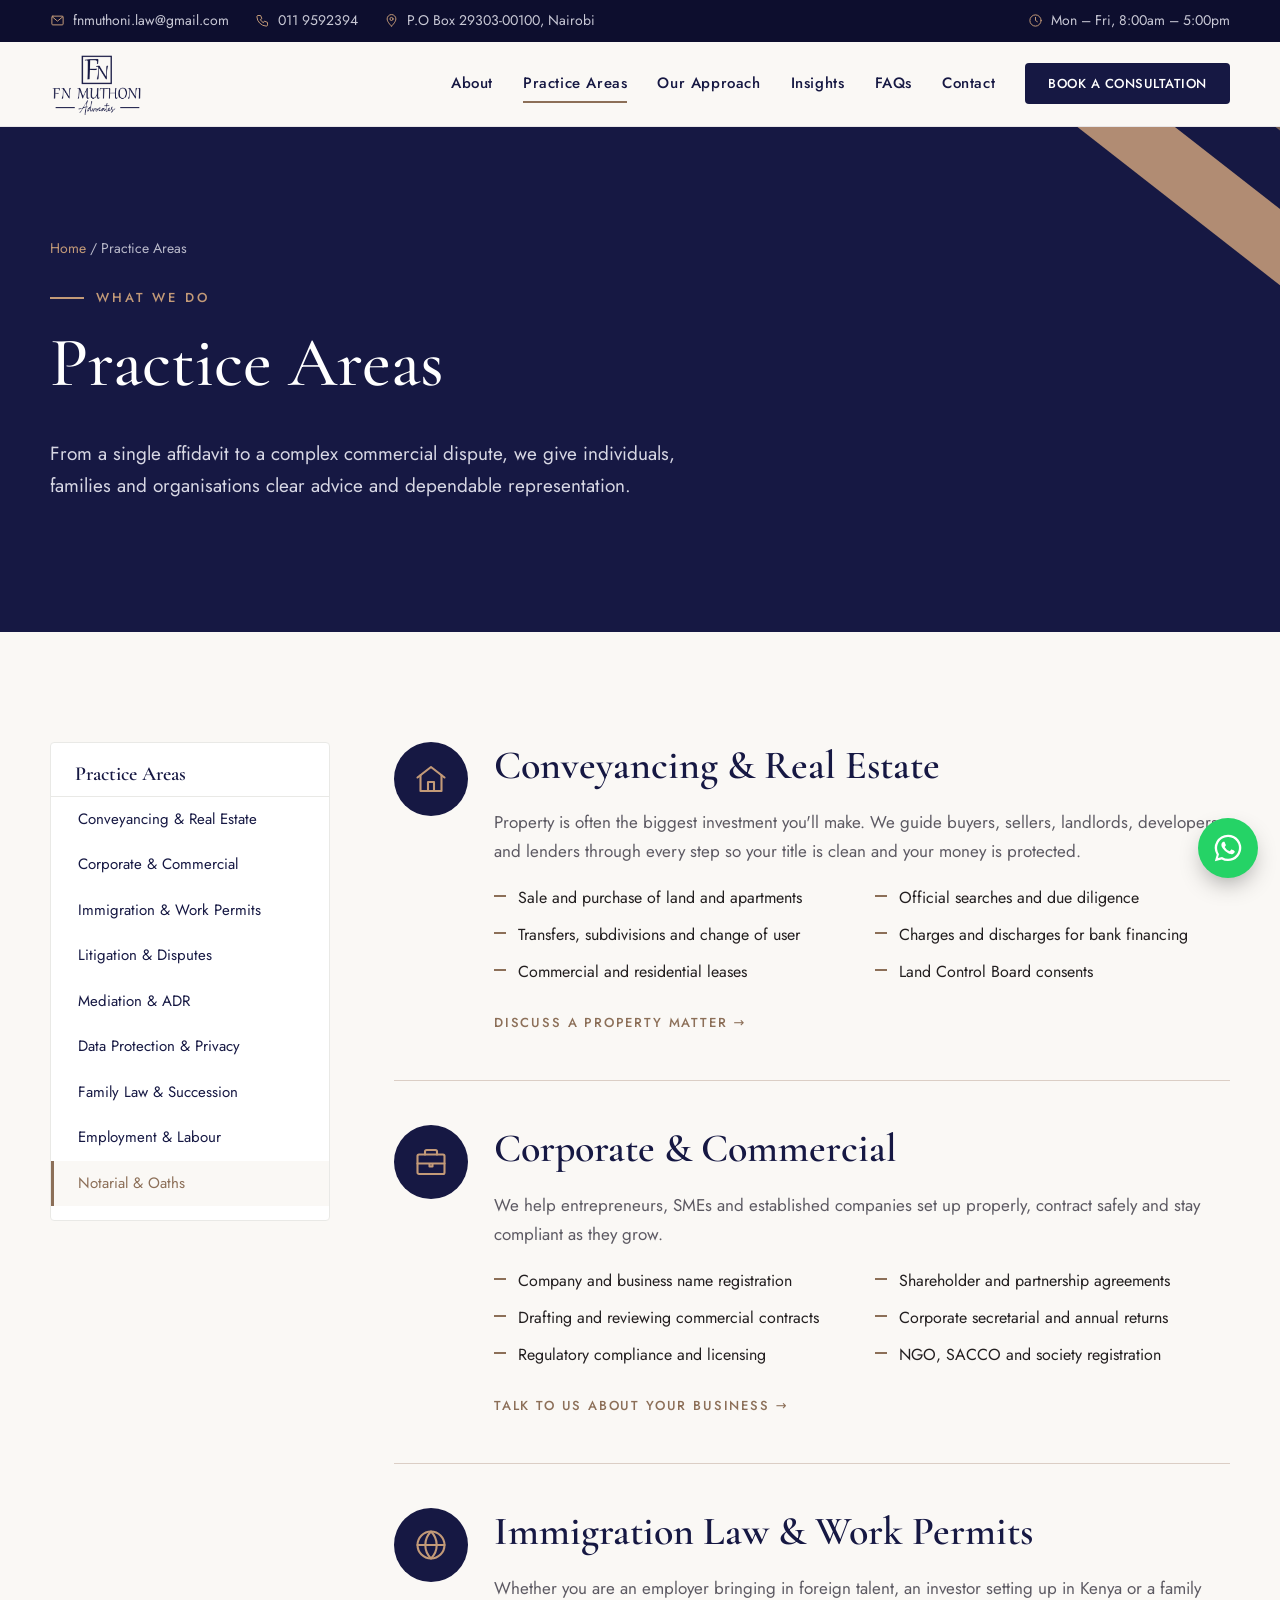
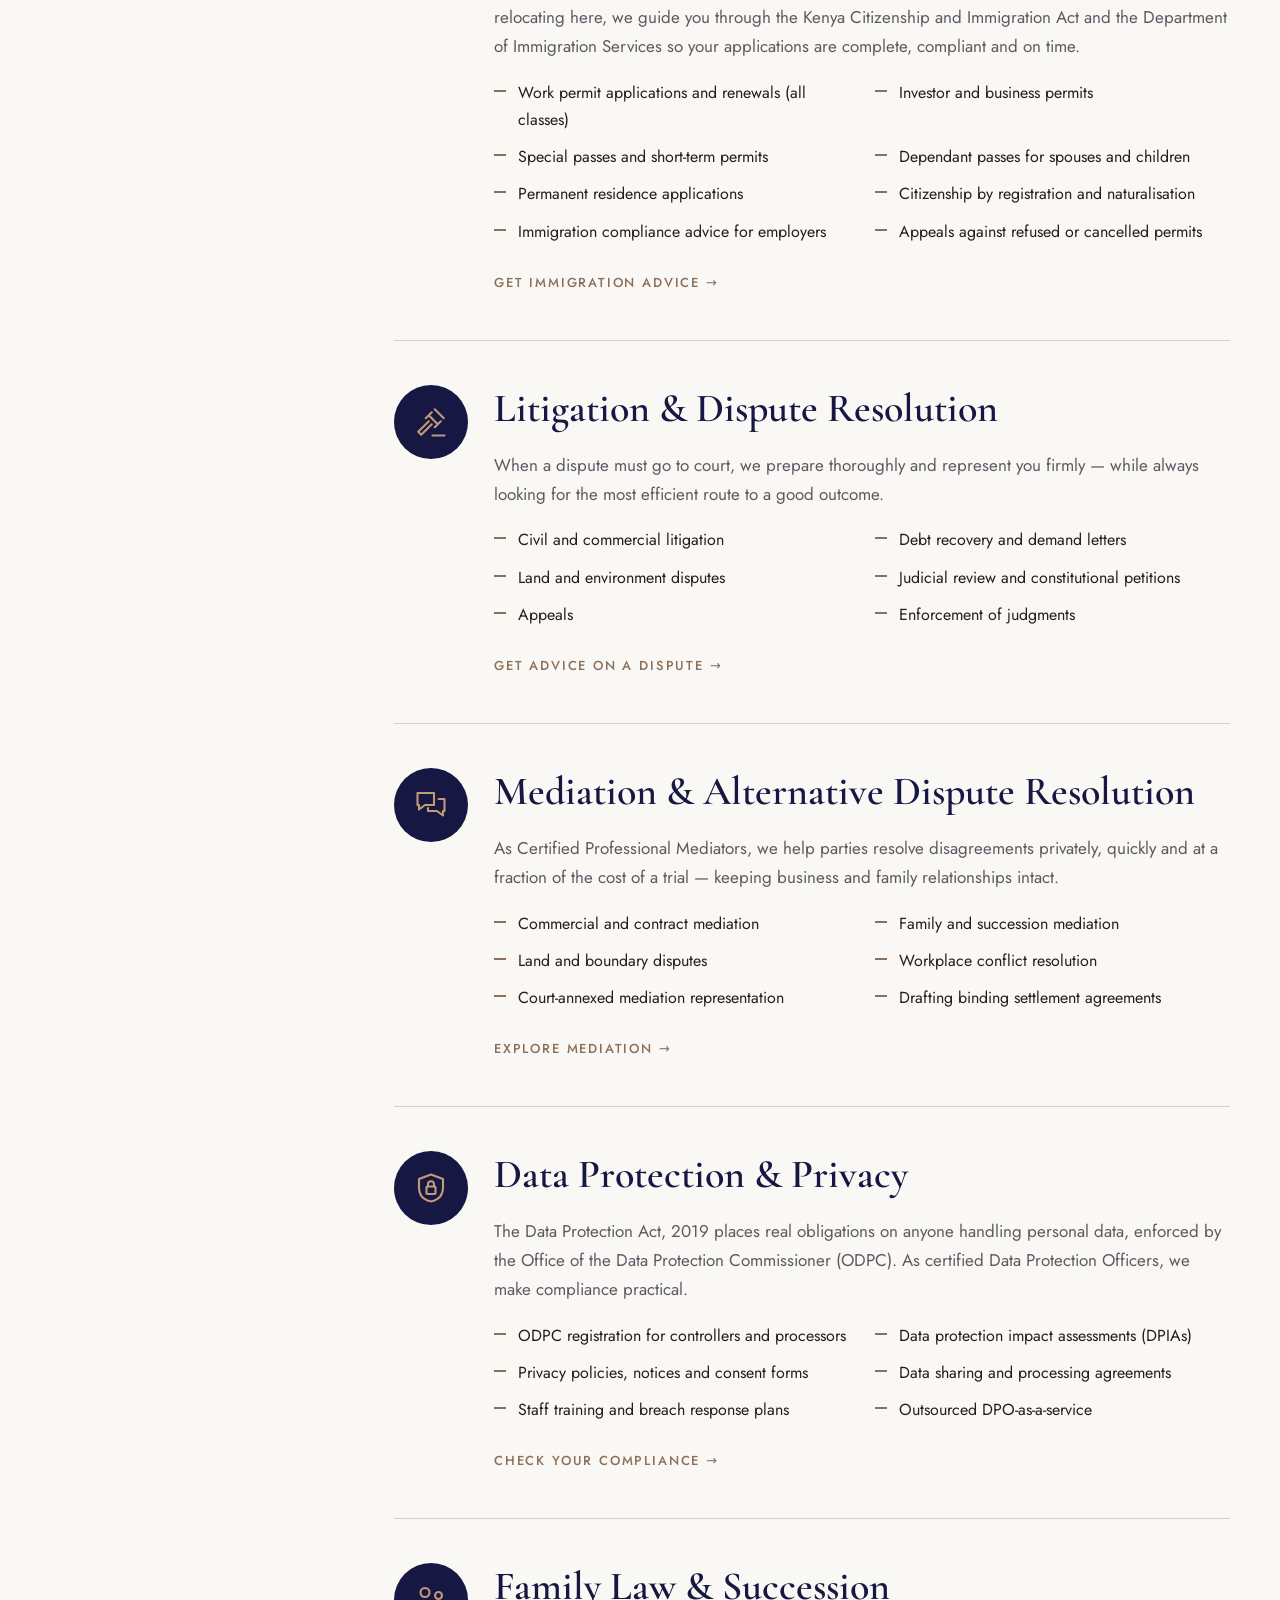
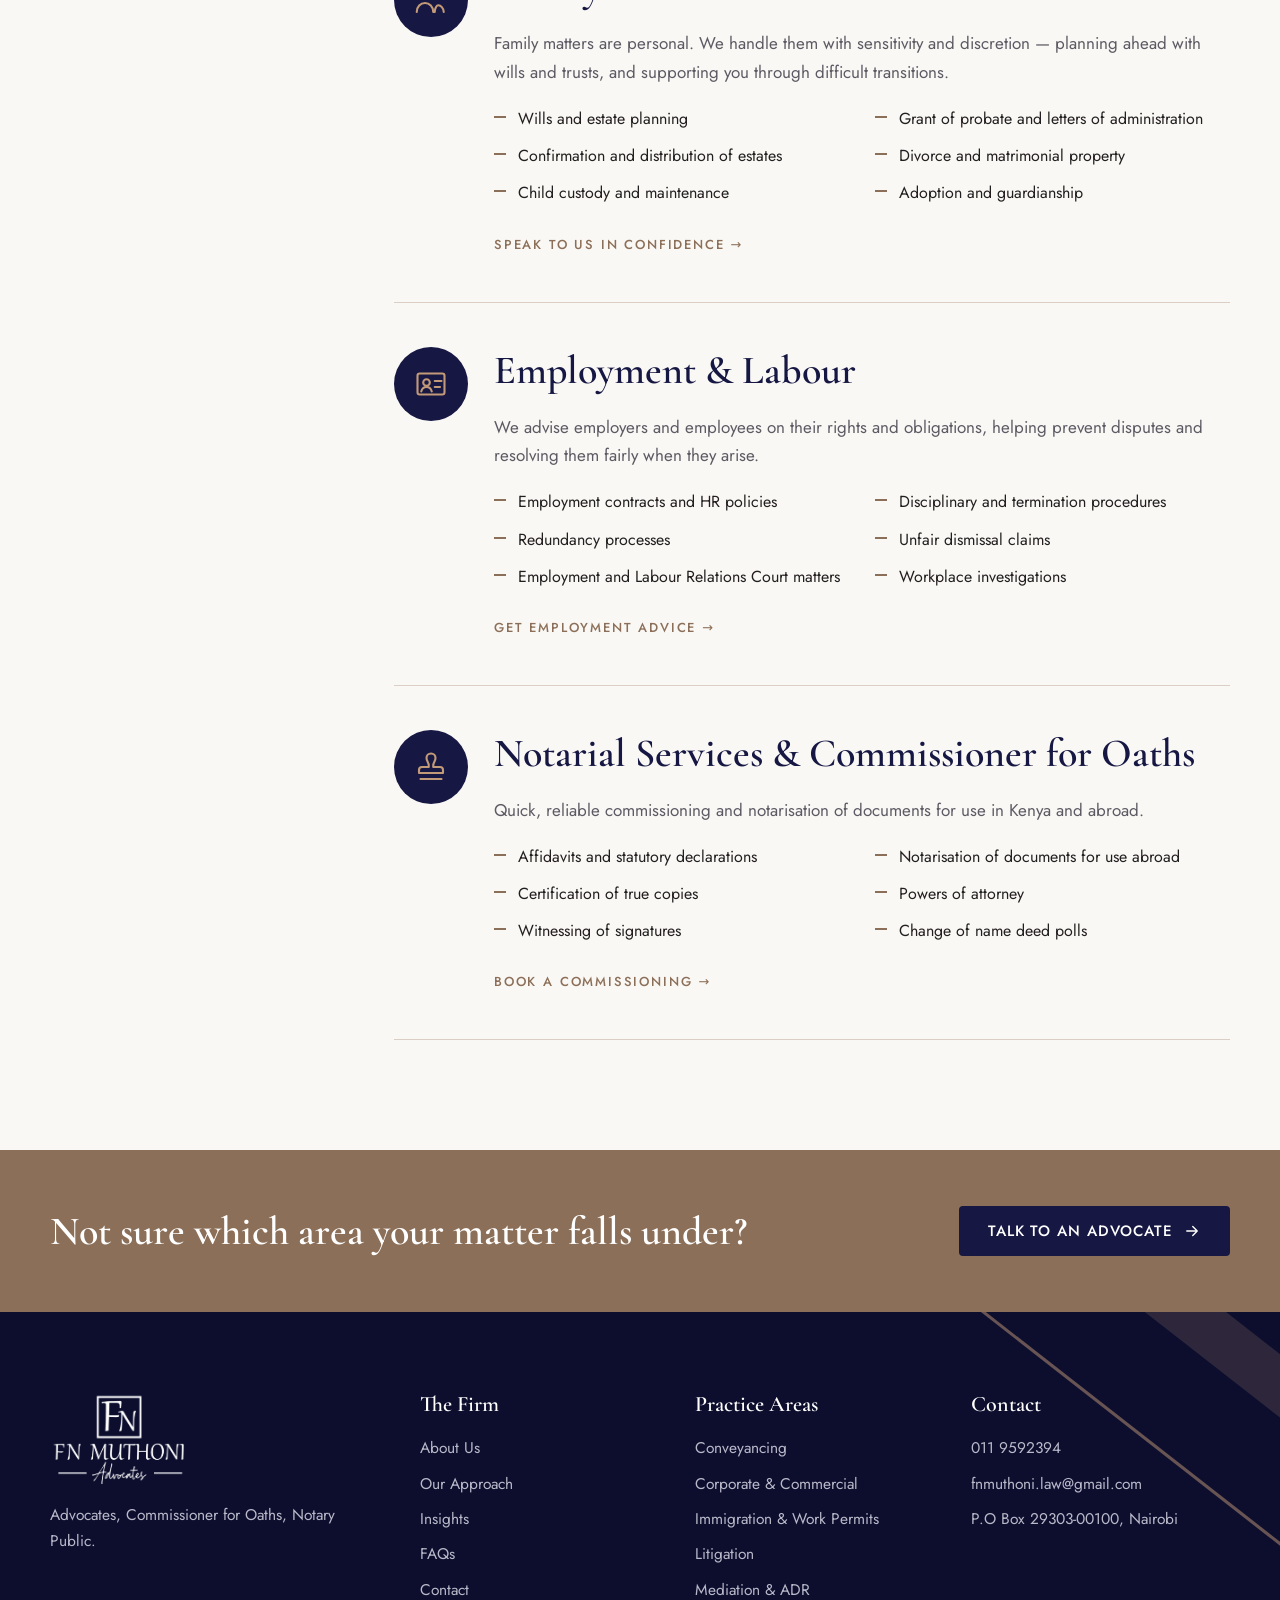
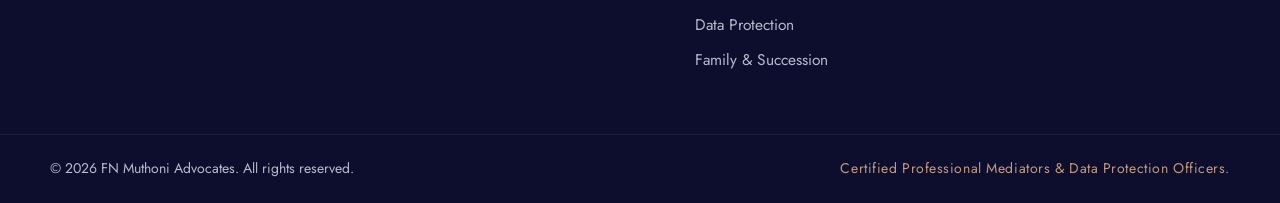
==== commit a5c9cce9: "Add Immigration Law & Work Permits practice area Co-Authored-By: Claude Opus 5.5 <noreply@anthropic." ====
--- a/practice-areas.html
+++ b/practice-areas.html
@@ -35,6 +35,7 @@
     <symbol id="i-badge" viewBox="0 0 24 24" fill="none" stroke="currentColor" stroke-width="1.4" stroke-linecap="round" stroke-linejoin="round"><rect x="3" y="5" width="18" height="14" rx="1.5"/><circle cx="9" cy="11" r="2.2"/><path d="M5.5 17c.5-2 2-3 3.5-3s3 1 3.5 3M14.5 10h4.5M14.5 14h3.5"/></symbol>
     <symbol id="i-stamp" viewBox="0 0 24 24" fill="none" stroke="currentColor" stroke-width="1.4" stroke-linecap="round" stroke-linejoin="round"><path d="M12 3a3 3 0 0 0-3 3c0 2 1.5 3 1.5 5v1H6a2 2 0 0 0-2 2v2h16v-2a2 2 0 0 0-2-2h-4.5v-1c0-2 1.5-3 1.5-5a3 3 0 0 0-3-3zM5 20h14"/></symbol>
     <symbol id="i-scale" viewBox="0 0 24 24" fill="none" stroke="currentColor" stroke-width="1.4" stroke-linecap="round" stroke-linejoin="round"><path d="M12 3v18M7 21h10M4 7h16M6 7l-3 7a3 3 0 0 0 6 0zM18 7l-3 7a3 3 0 0 0 6 0z"/></symbol>
+    <symbol id="i-globe" viewBox="0 0 24 24" fill="none" stroke="currentColor" stroke-width="1.4" stroke-linecap="round" stroke-linejoin="round"><circle cx="12" cy="12" r="9"/><path d="M3 12h18M12 3c2.5 2.5 3.8 5.5 3.8 9s-1.3 6.5-3.8 9c-2.5-2.5-3.8-5.5-3.8-9S9.5 5.5 12 3z"/></symbol>
     <symbol id="i-pen" viewBox="0 0 24 24" fill="none" stroke="currentColor" stroke-width="1.4" stroke-linecap="round" stroke-linejoin="round"><path d="M4 20l4-1 11-11-3-3L5 16zM14 7l3 3M4 20h16"/></symbol>
   </defs>
 </svg>
@@ -83,6 +84,7 @@
         <h4>Practice Areas</h4>
         <a href="#conveyancing">Conveyancing &amp; Real Estate</a>
         <a href="#corporate">Corporate &amp; Commercial</a>
+        <a href="#immigration">Immigration &amp; Work Permits</a>
         <a href="#litigation">Litigation &amp; Disputes</a>
         <a href="#mediation">Mediation &amp; ADR</a>
         <a href="#data-protection">Data Protection &amp; Privacy</a>
@@ -123,6 +125,24 @@
             <a class="link" href="index.html#contact">Talk to us about your business →</a>
           </div>
         </article>
+        <article class="pa-item reveal" id="immigration">
+          <span class="icon"><svg><use href="#i-globe"/></svg></span>
+          <div>
+            <h2>Immigration Law &amp; Work Permits</h2>
+            <p>Whether you are an employer bringing in foreign talent, an investor setting up in Kenya or a family relocating here, we guide you through the Kenya Citizenship and Immigration Act and the Department of Immigration Services so your applications are complete, compliant and on time.</p>
+            <ul>
+              <li>Work permit applications and renewals (all classes)</li>
+              <li>Investor and business permits</li>
+              <li>Special passes and short-term permits</li>
+              <li>Dependant passes for spouses and children</li>
+              <li>Permanent residence applications</li>
+              <li>Citizenship by registration and naturalisation</li>
+              <li>Immigration compliance advice for employers</li>
+              <li>Appeals against refused or cancelled permits</li>
+            </ul>
+            <a class="link" href="index.html#contact">Get immigration advice →</a>
+          </div>
+        </article>
         <article class="pa-item reveal" id="litigation">
           <span class="icon"><svg><use href="#i-gavel"/></svg></span>
           <div>
@@ -254,6 +274,7 @@
       <ul>
         <li><a href="practice-areas.html#conveyancing">Conveyancing</a></li>
         <li><a href="practice-areas.html#corporate">Corporate &amp; Commercial</a></li>
+        <li><a href="practice-areas.html#immigration">Immigration &amp; Work Permits</a></li>
         <li><a href="practice-areas.html#litigation">Litigation</a></li>
         <li><a href="practice-areas.html#mediation">Mediation &amp; ADR</a></li>
         <li><a href="practice-areas.html#data-protection">Data Protection</a></li>
--- a/styles.css
+++ b/styles.css
@@ -156,7 +156,7 @@
 
 /* Practice areas grid */
 .practice { background: var(--white); }
-.pa-grid { display: grid; grid-template-columns: repeat(4, 1fr); gap: 1px; background: var(--mist); border: 1px solid var(--mist); }
+.pa-grid { display: grid; grid-template-columns: repeat(3, 1fr); gap: 1px; background: var(--mist); border: 1px solid var(--mist); }
 .pa-card {
   position: relative; background: var(--white); padding: 38px 30px 34px; text-decoration: none;
   display: flex; flex-direction: column; gap: 12px; overflow: hidden; transition: background .3s, color .3s;
@@ -328,7 +328,7 @@
 
 /* Responsive */
 @media (max-width: 1080px) {
-  .pa-grid { grid-template-columns: repeat(2, 1fr); }
+  .pa-grid { grid-template-columns: repeat(3, 1fr); }
   .creds .wrap { grid-template-columns: repeat(3, 1fr); }
   .cred:nth-child(3) { border-right: 0; }
   .cred:nth-child(n+4) { border-top: 1px solid var(--mist); }
@@ -337,6 +337,7 @@
 }
 @media (max-width: 920px) {
   .menu-toggle { display: block; }
+  .pa-grid { grid-template-columns: repeat(2, 1fr); }
   .nav {
     position: absolute; top: 84px; left: 0; right: 0; flex-direction: column; align-items: stretch; gap: 0;
     background: var(--paper); border-bottom: 1px solid var(--mist); padding: 8px 16px 20px;
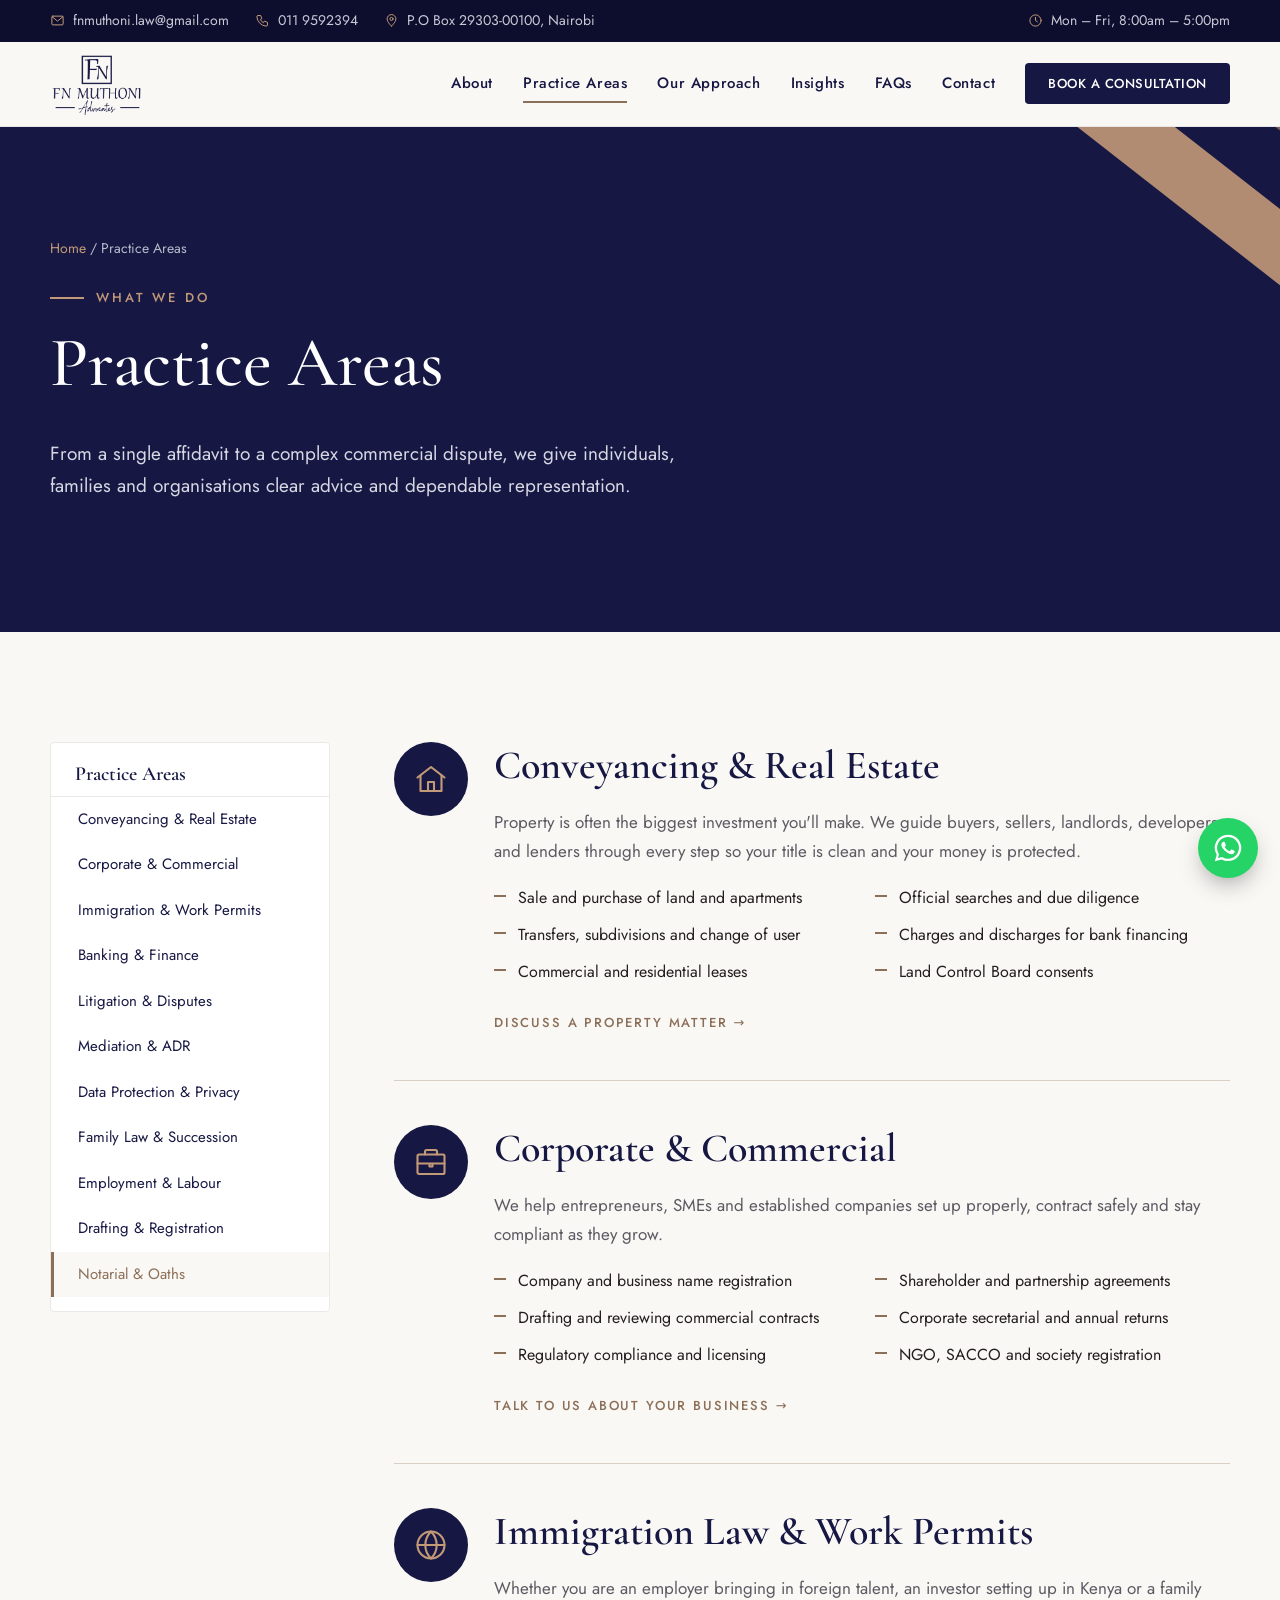
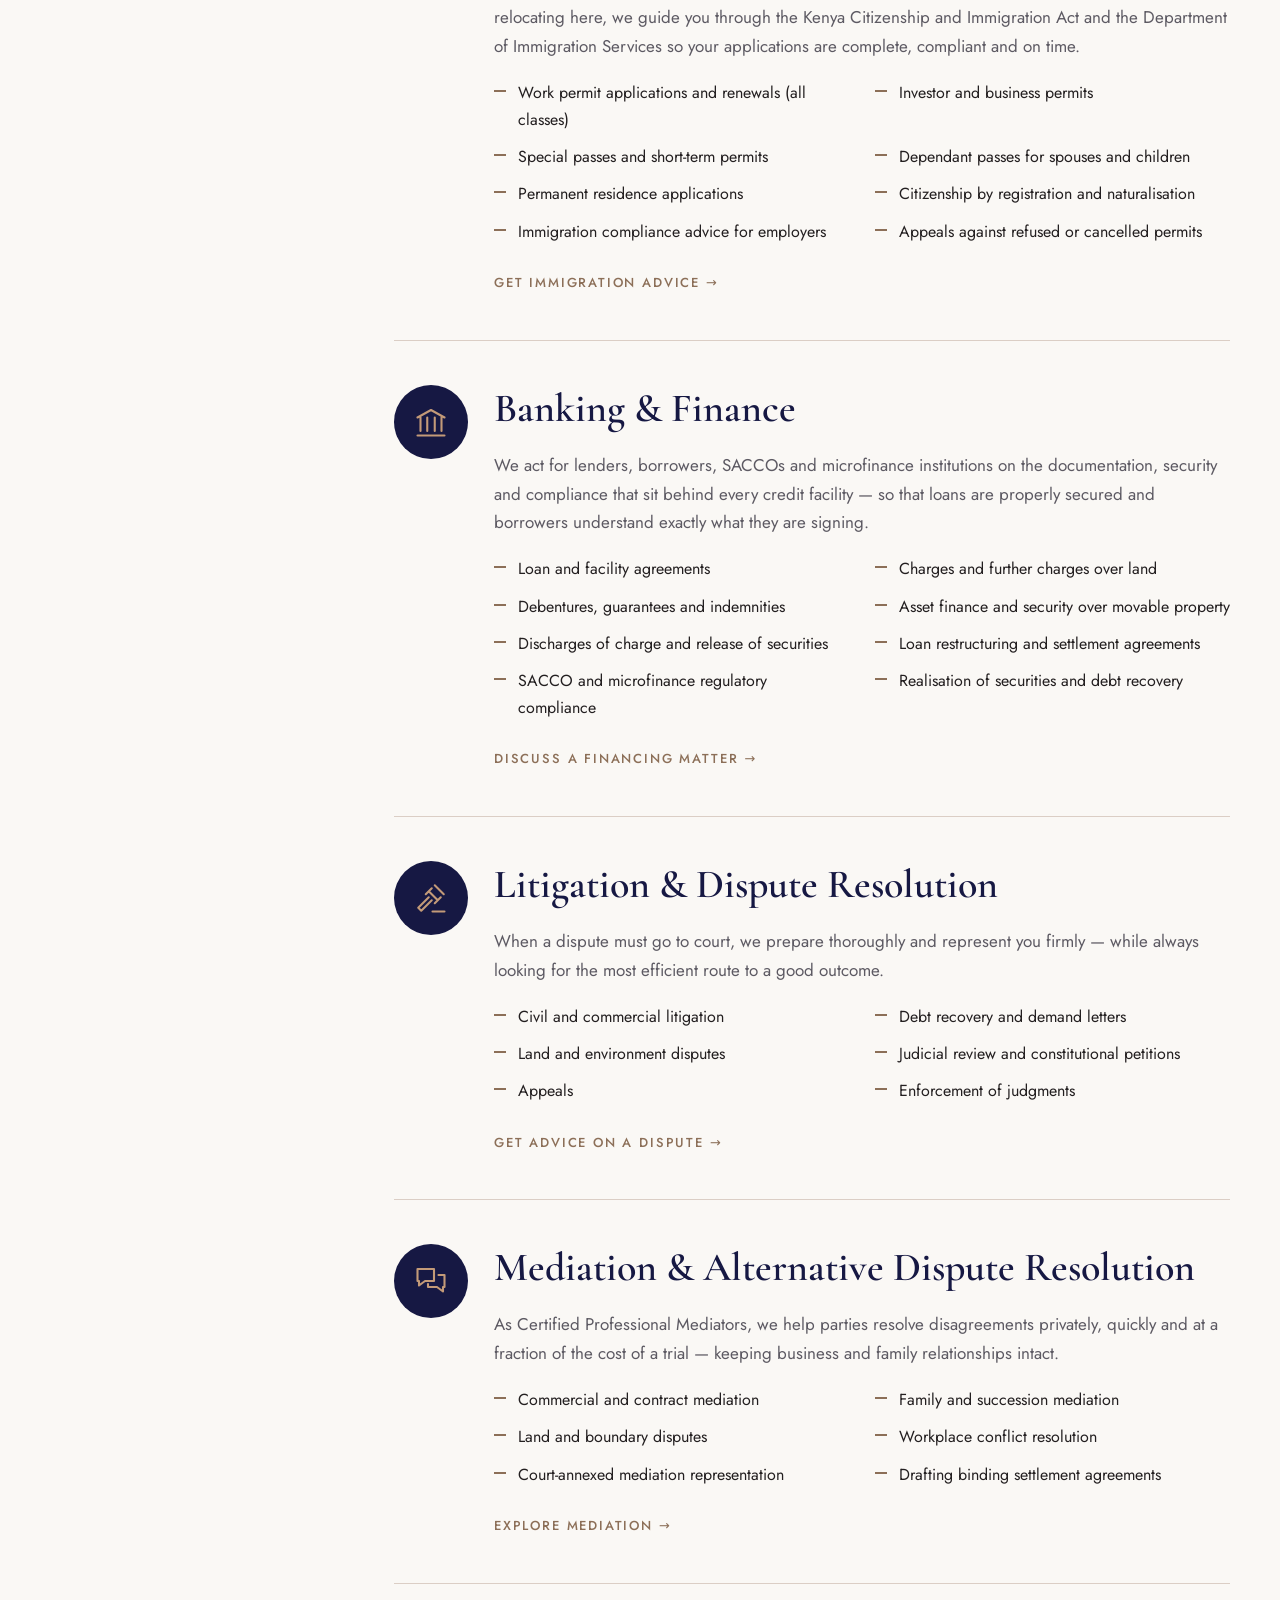
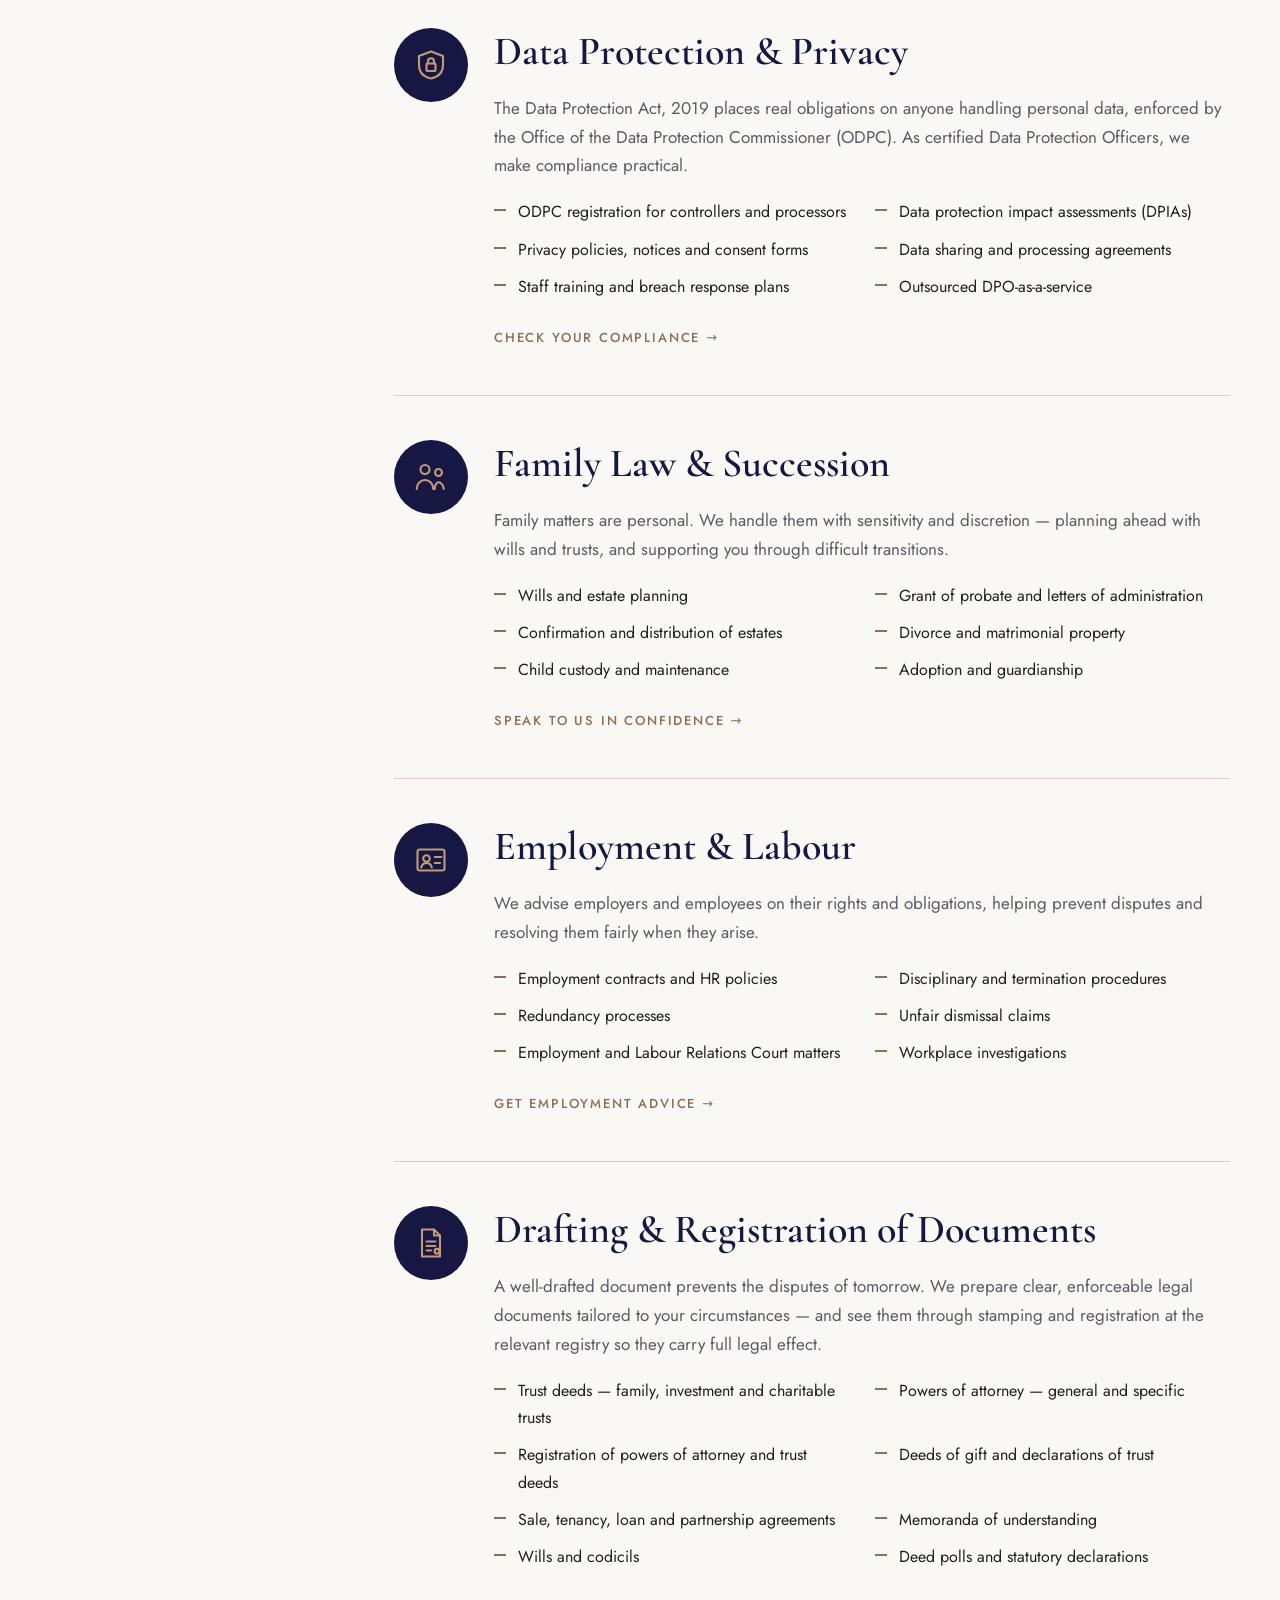
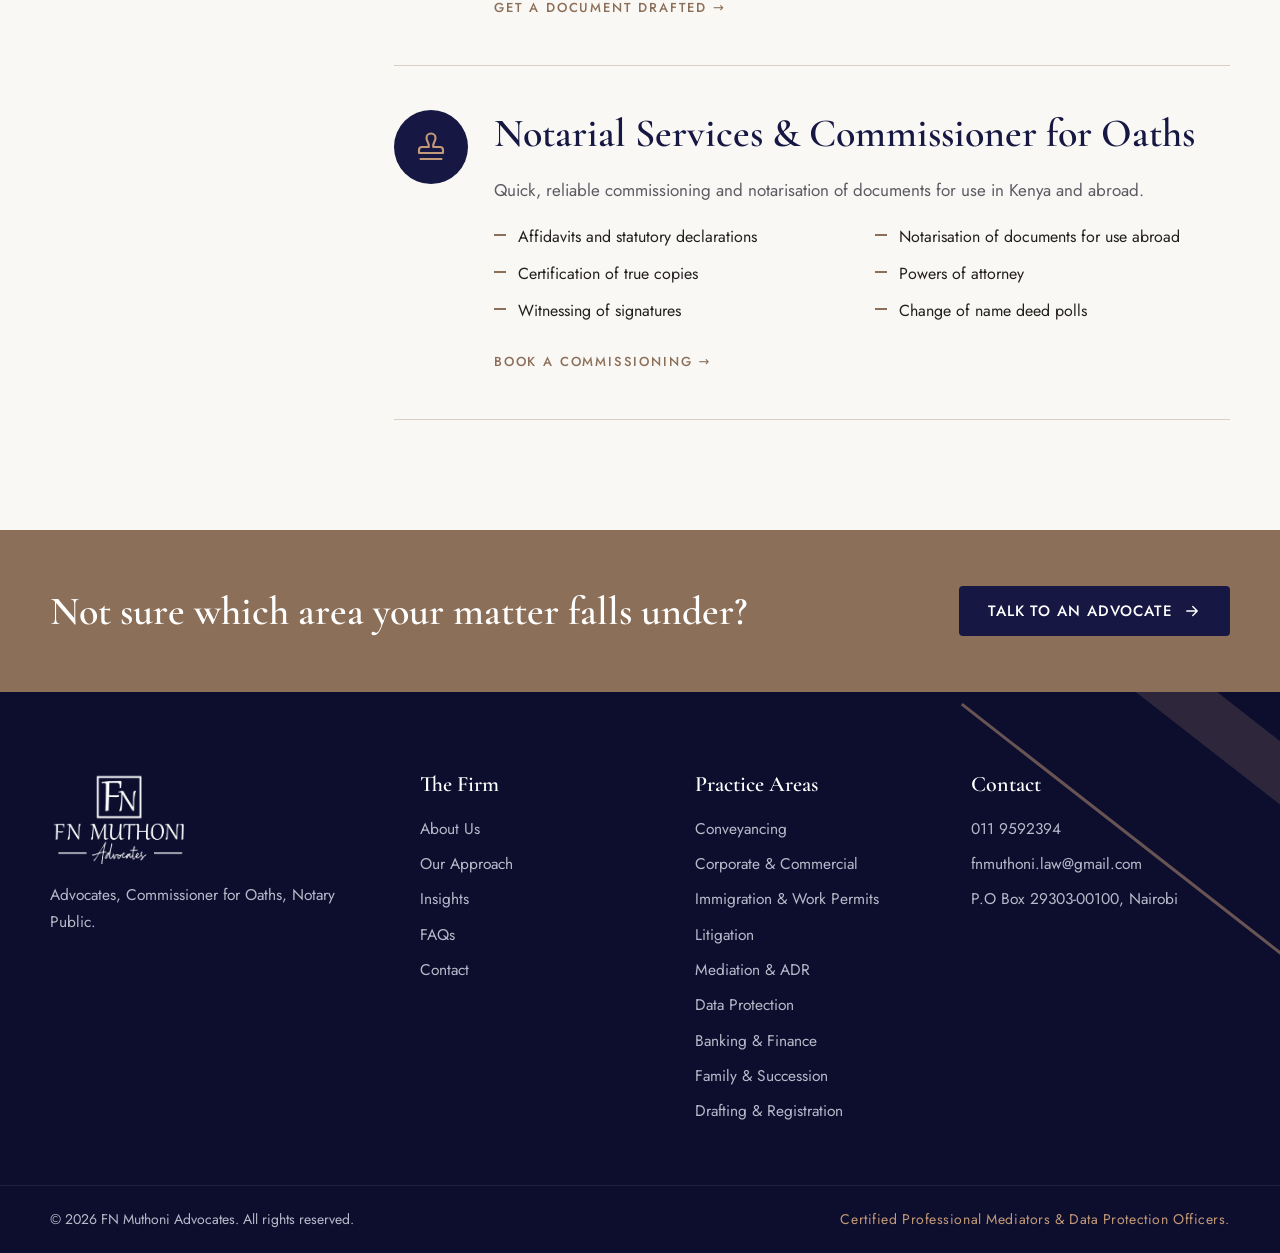
==== commit 69aaedb7: "Add Banking & Finance and Drafting & Registration practice areas Co-Authored-By: Claude Opus 5.5 <no" ====
--- a/practice-areas.html
+++ b/practice-areas.html
@@ -35,6 +35,8 @@
     <symbol id="i-badge" viewBox="0 0 24 24" fill="none" stroke="currentColor" stroke-width="1.4" stroke-linecap="round" stroke-linejoin="round"><rect x="3" y="5" width="18" height="14" rx="1.5"/><circle cx="9" cy="11" r="2.2"/><path d="M5.5 17c.5-2 2-3 3.5-3s3 1 3.5 3M14.5 10h4.5M14.5 14h3.5"/></symbol>
     <symbol id="i-stamp" viewBox="0 0 24 24" fill="none" stroke="currentColor" stroke-width="1.4" stroke-linecap="round" stroke-linejoin="round"><path d="M12 3a3 3 0 0 0-3 3c0 2 1.5 3 1.5 5v1H6a2 2 0 0 0-2 2v2h16v-2a2 2 0 0 0-2-2h-4.5v-1c0-2 1.5-3 1.5-5a3 3 0 0 0-3-3zM5 20h14"/></symbol>
     <symbol id="i-scale" viewBox="0 0 24 24" fill="none" stroke="currentColor" stroke-width="1.4" stroke-linecap="round" stroke-linejoin="round"><path d="M12 3v18M7 21h10M4 7h16M6 7l-3 7a3 3 0 0 0 6 0zM18 7l-3 7a3 3 0 0 0 6 0z"/></symbol>
+    <symbol id="i-bank" viewBox="0 0 24 24" fill="none" stroke="currentColor" stroke-width="1.4" stroke-linecap="round" stroke-linejoin="round"><path d="M3 9l9-5 9 5M5 9v9M9.5 9v9M14.5 9v9M19 9v9M3 21h18"/></symbol>
+    <symbol id="i-doc" viewBox="0 0 24 24" fill="none" stroke="currentColor" stroke-width="1.4" stroke-linecap="round" stroke-linejoin="round"><path d="M6 3h8l4 4v14H6z"/><path d="M14 3v4h4M9 11h6M9 14h6M9 17h3"/><circle cx="16" cy="17.5" r="1.6"/></symbol>
     <symbol id="i-globe" viewBox="0 0 24 24" fill="none" stroke="currentColor" stroke-width="1.4" stroke-linecap="round" stroke-linejoin="round"><circle cx="12" cy="12" r="9"/><path d="M3 12h18M12 3c2.5 2.5 3.8 5.5 3.8 9s-1.3 6.5-3.8 9c-2.5-2.5-3.8-5.5-3.8-9S9.5 5.5 12 3z"/></symbol>
     <symbol id="i-pen" viewBox="0 0 24 24" fill="none" stroke="currentColor" stroke-width="1.4" stroke-linecap="round" stroke-linejoin="round"><path d="M4 20l4-1 11-11-3-3L5 16zM14 7l3 3M4 20h16"/></symbol>
   </defs>
@@ -85,11 +87,13 @@
         <a href="#conveyancing">Conveyancing &amp; Real Estate</a>
         <a href="#corporate">Corporate &amp; Commercial</a>
         <a href="#immigration">Immigration &amp; Work Permits</a>
+        <a href="#banking">Banking &amp; Finance</a>
         <a href="#litigation">Litigation &amp; Disputes</a>
         <a href="#mediation">Mediation &amp; ADR</a>
         <a href="#data-protection">Data Protection &amp; Privacy</a>
         <a href="#family">Family Law &amp; Succession</a>
         <a href="#employment">Employment &amp; Labour</a>
+        <a href="#drafting">Drafting &amp; Registration</a>
         <a href="#notarial">Notarial &amp; Oaths</a>
       </aside>
       <div>
@@ -143,6 +147,24 @@
             <a class="link" href="index.html#contact">Get immigration advice →</a>
           </div>
         </article>
+        <article class="pa-item reveal" id="banking">
+          <span class="icon"><svg><use href="#i-bank"/></svg></span>
+          <div>
+            <h2>Banking &amp; Finance</h2>
+            <p>We act for lenders, borrowers, SACCOs and microfinance institutions on the documentation, security and compliance that sit behind every credit facility — so that loans are properly secured and borrowers understand exactly what they are signing.</p>
+            <ul>
+              <li>Loan and facility agreements</li>
+              <li>Charges and further charges over land</li>
+              <li>Debentures, guarantees and indemnities</li>
+              <li>Asset finance and security over movable property</li>
+              <li>Discharges of charge and release of securities</li>
+              <li>Loan restructuring and settlement agreements</li>
+              <li>SACCO and microfinance regulatory compliance</li>
+              <li>Realisation of securities and debt recovery</li>
+            </ul>
+            <a class="link" href="index.html#contact">Discuss a financing matter →</a>
+          </div>
+        </article>
         <article class="pa-item reveal" id="litigation">
           <span class="icon"><svg><use href="#i-gavel"/></svg></span>
           <div>
@@ -221,6 +243,24 @@
               <li>Workplace investigations</li>
             </ul>
             <a class="link" href="index.html#contact">Get employment advice →</a>
+          </div>
+        </article>
+        <article class="pa-item reveal" id="drafting">
+          <span class="icon"><svg><use href="#i-doc"/></svg></span>
+          <div>
+            <h2>Drafting &amp; Registration of Documents</h2>
+            <p>A well-drafted document prevents the disputes of tomorrow. We prepare clear, enforceable legal documents tailored to your circumstances — and see them through stamping and registration at the relevant registry so they carry full legal effect.</p>
+            <ul>
+              <li>Trust deeds — family, investment and charitable trusts</li>
+              <li>Powers of attorney — general and specific</li>
+              <li>Registration of powers of attorney and trust deeds</li>
+              <li>Deeds of gift and declarations of trust</li>
+              <li>Sale, tenancy, loan and partnership agreements</li>
+              <li>Memoranda of understanding</li>
+              <li>Wills and codicils</li>
+              <li>Deed polls and statutory declarations</li>
+            </ul>
+            <a class="link" href="index.html#contact">Get a document drafted →</a>
           </div>
         </article>
         <article class="pa-item reveal" id="notarial">
@@ -278,7 +318,9 @@
         <li><a href="practice-areas.html#litigation">Litigation</a></li>
         <li><a href="practice-areas.html#mediation">Mediation &amp; ADR</a></li>
         <li><a href="practice-areas.html#data-protection">Data Protection</a></li>
+        <li><a href="practice-areas.html#banking">Banking &amp; Finance</a></li>
         <li><a href="practice-areas.html#family">Family &amp; Succession</a></li>
+        <li><a href="practice-areas.html#drafting">Drafting &amp; Registration</a></li>
       </ul>
     </div>
     <div>
--- a/styles.css
+++ b/styles.css
@@ -174,6 +174,13 @@
 .pa-card:hover h3 { color: var(--white); }
 .pa-card:hover p { color: #c9c9d6; }
 .pa-card:hover .icon, .pa-card:hover .more { color: var(--tan); }
+.pa-card.pa-ask { background: var(--navy); justify-content: center; }
+.pa-card.pa-ask h3 { color: var(--white); }
+.pa-card.pa-ask p { color: #c9c9d6; }
+.pa-card.pa-ask .more { color: var(--tan); margin-top: 8px; }
+.pa-card.pa-ask:hover { background: var(--bronze); }
+.pa-card.pa-ask:hover p { color: var(--white); }
+.pa-card.pa-ask:hover .more { color: var(--white); }
 .center-cta { text-align: center; margin-top: 46px; }
 
 /* Specialisms band */
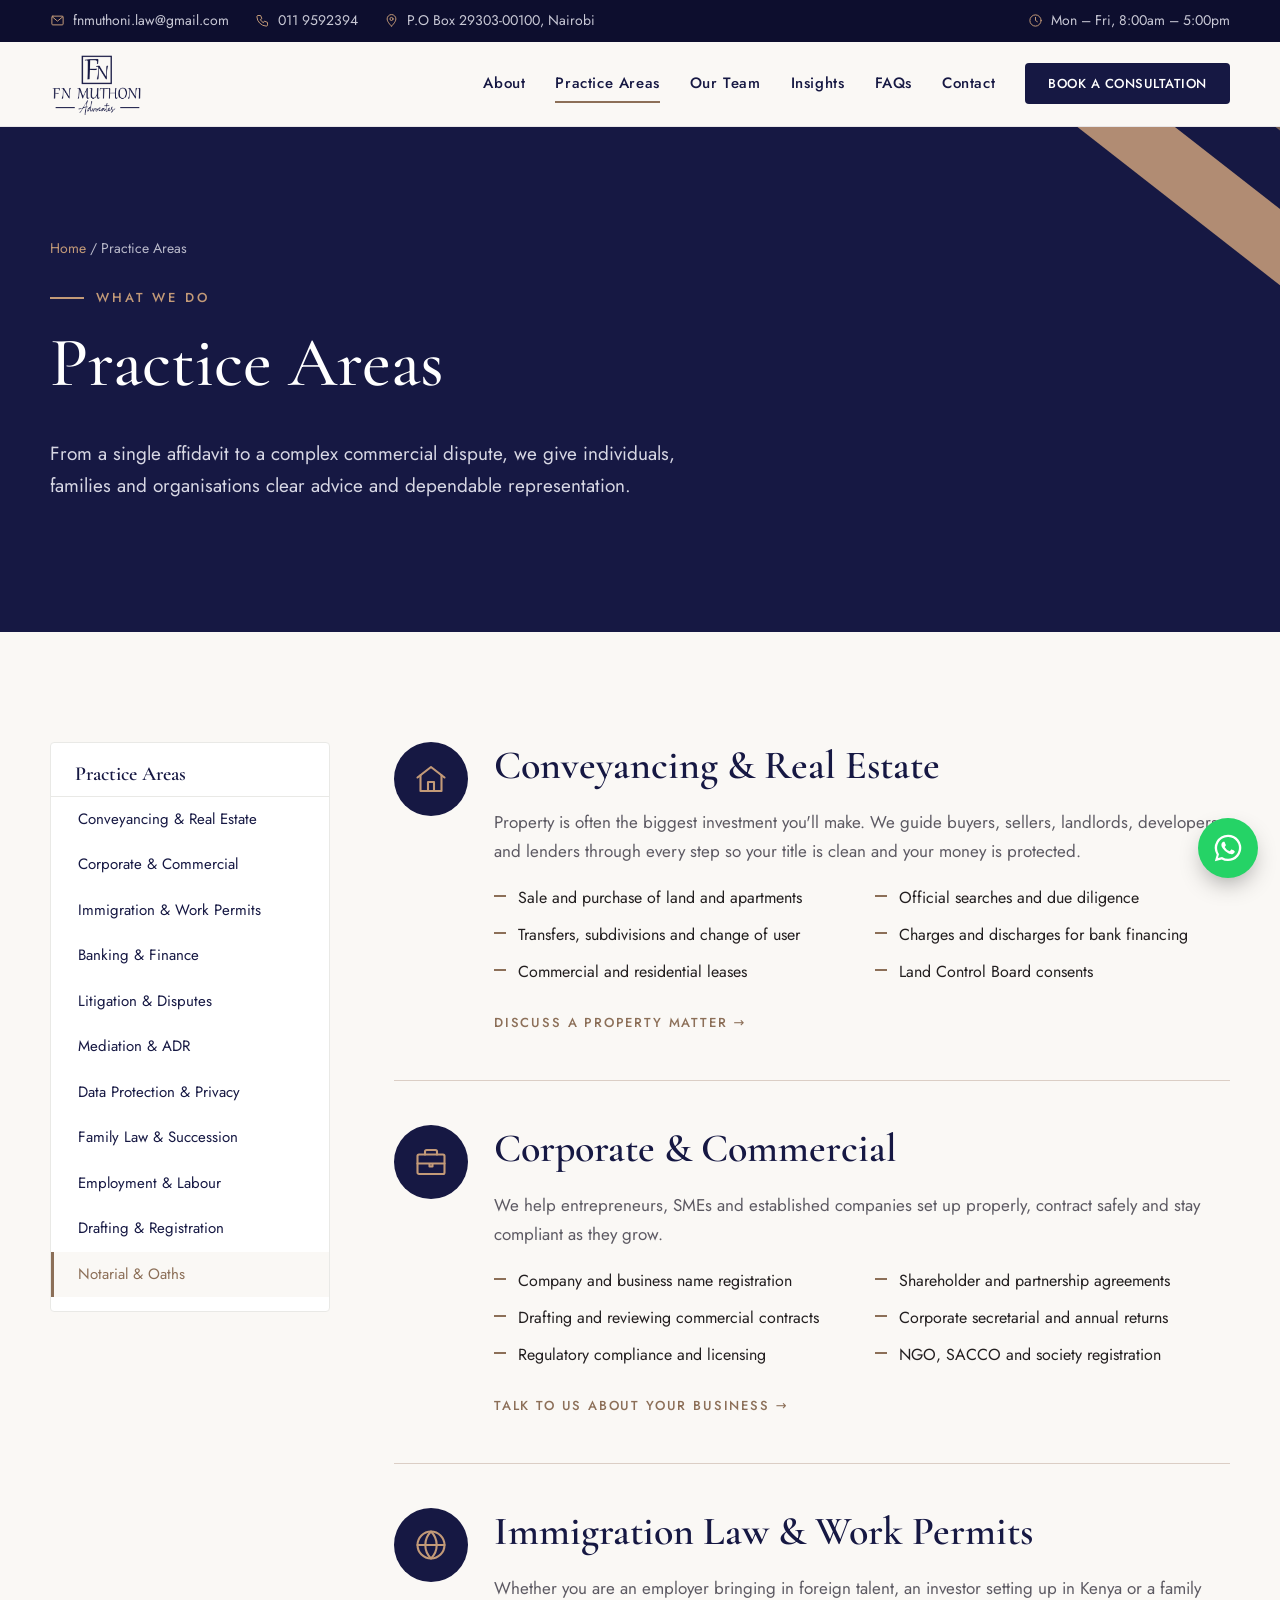
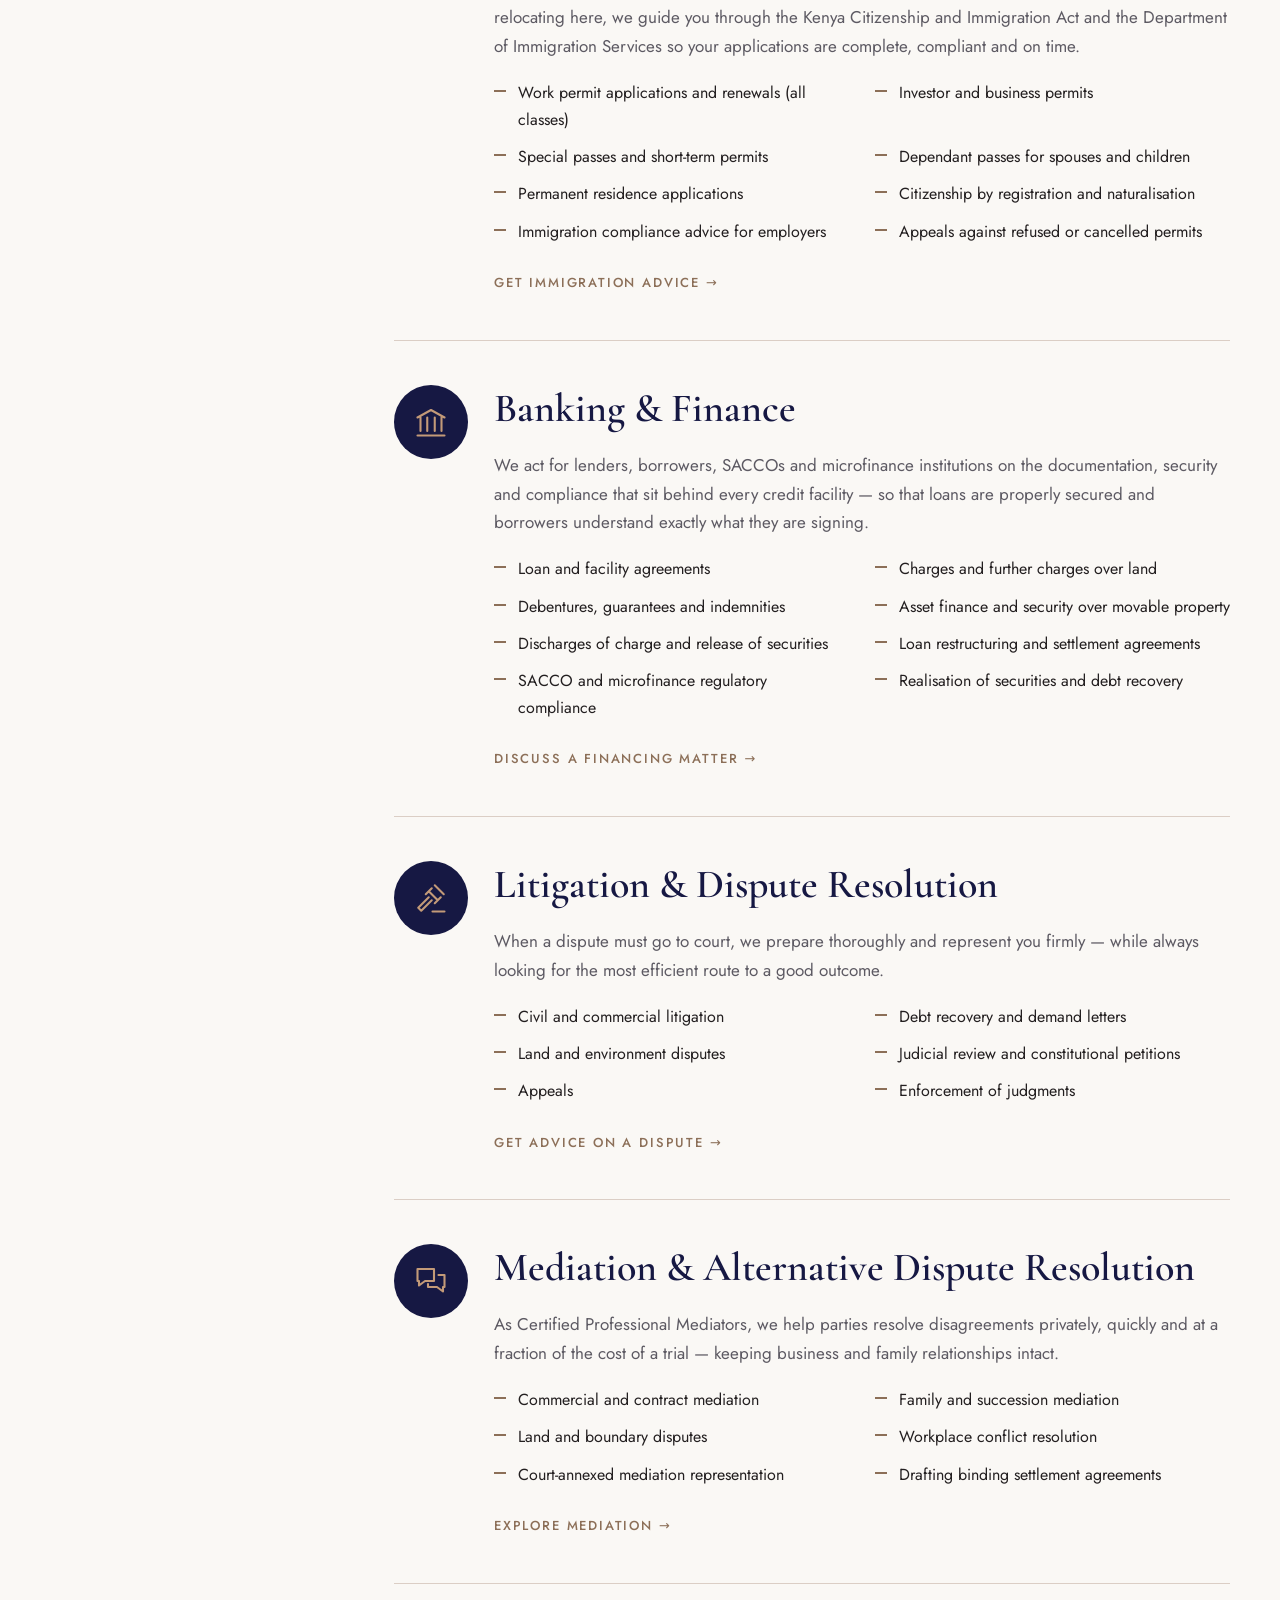
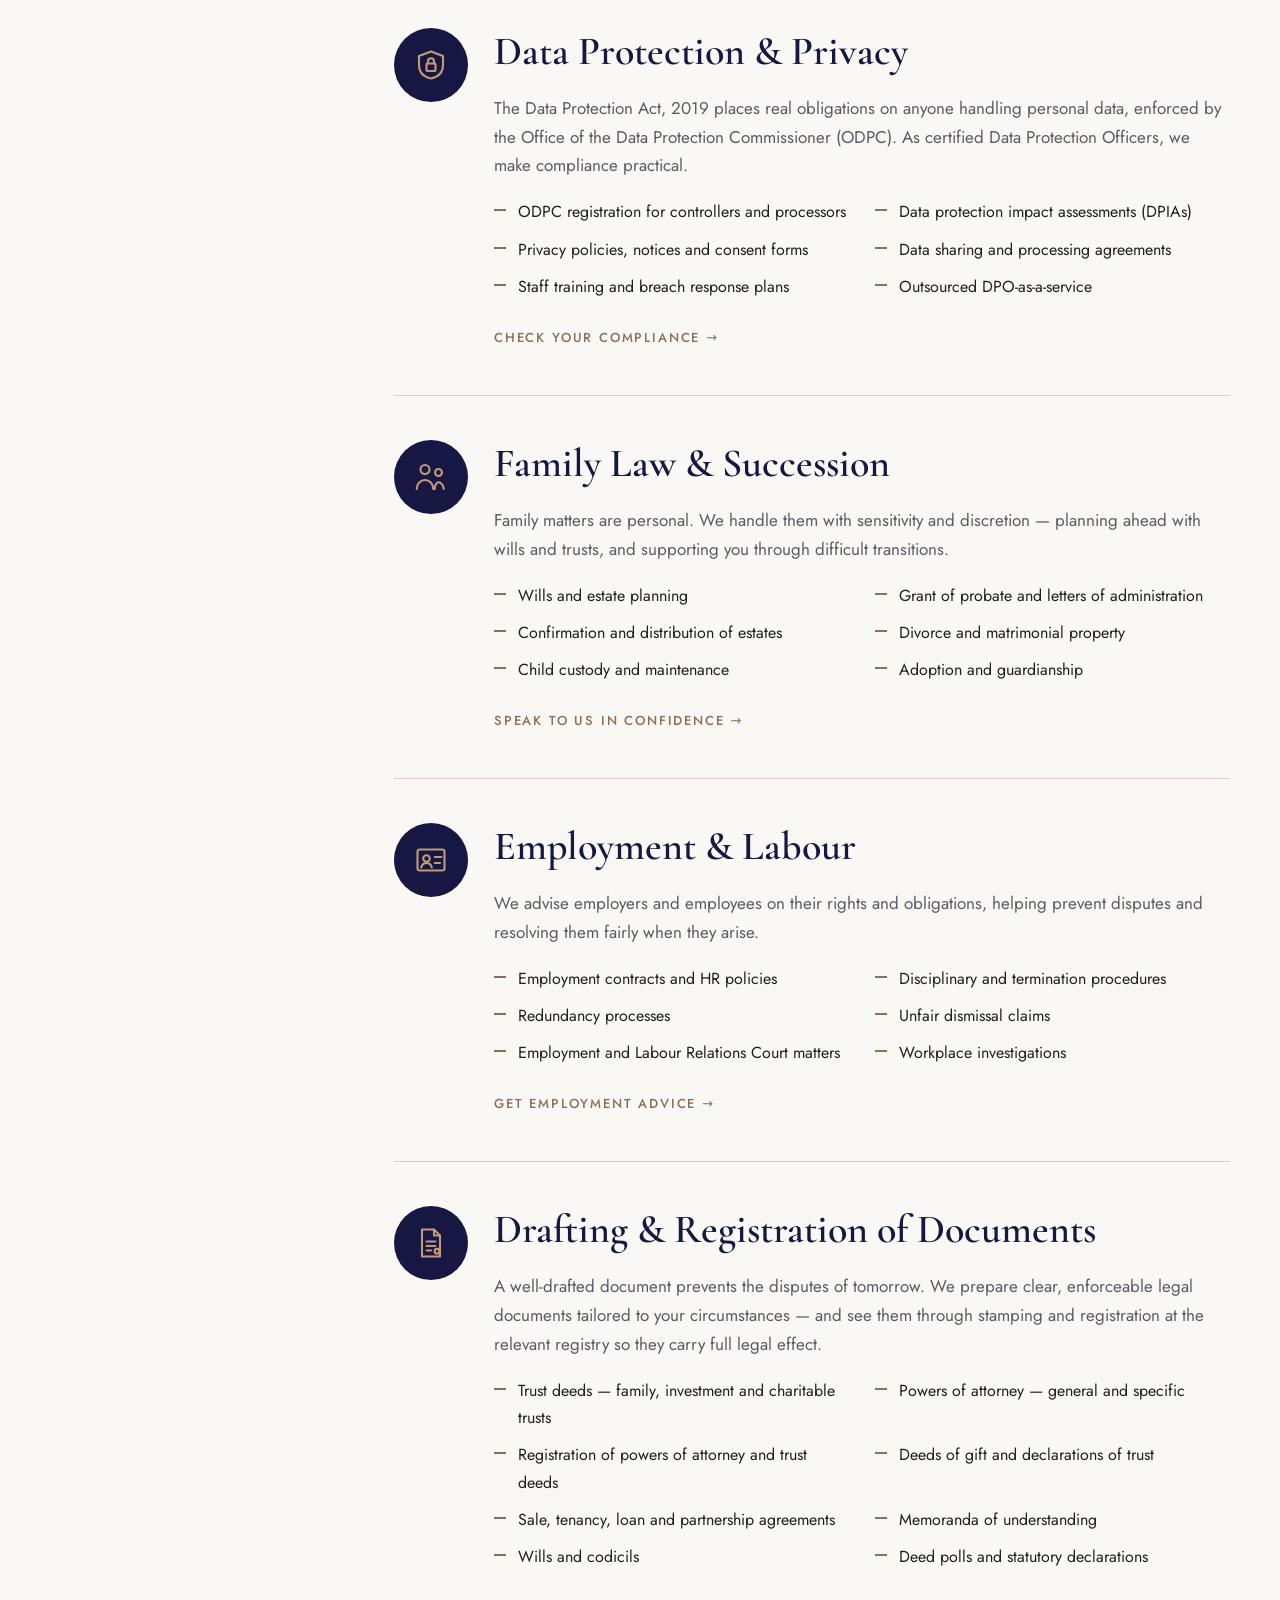
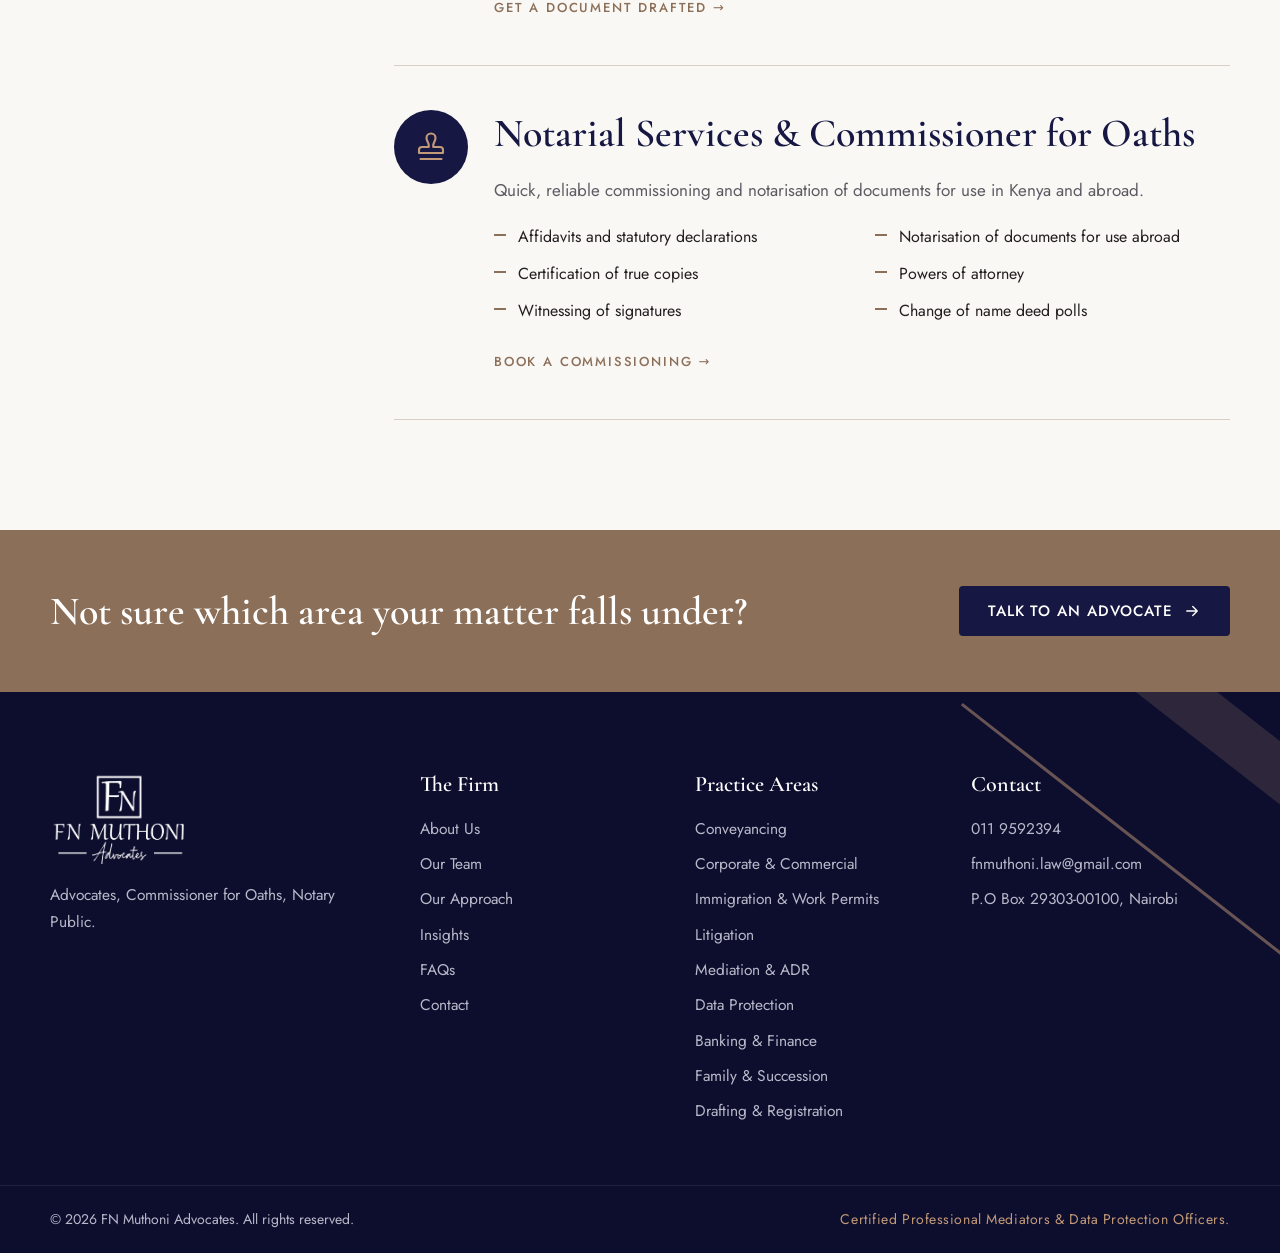
==== commit 30fae469: "Add leadership team: Machura J. and Franklin Morang'a (website + company profile) Co-Authored-By: Cl" ====
--- a/practice-areas.html
+++ b/practice-areas.html
@@ -60,7 +60,7 @@
     <nav class="nav">
       <a href="index.html#about">About</a>
       <a class="active" href="practice-areas.html">Practice Areas</a>
-      <a href="index.html#approach">Our Approach</a>
+      <a href="index.html#team">Our Team</a>
       <a href="index.html#insights">Insights</a>
       <a href="index.html#faq">FAQs</a>
       <a href="index.html#contact">Contact</a>
@@ -303,6 +303,7 @@
       <h4>The Firm</h4>
       <ul>
         <li><a href="index.html#about">About Us</a></li>
+        <li><a href="index.html#team">Our Team</a></li>
         <li><a href="index.html#approach">Our Approach</a></li>
         <li><a href="index.html#insights">Insights</a></li>
         <li><a href="index.html#faq">FAQs</a></li>
--- a/styles.css
+++ b/styles.css
@@ -230,6 +230,26 @@
 .post p { font-size: 15.5px; color: var(--muted); }
 .post .more { margin-top: auto; font-size: 13px; letter-spacing: .14em; text-transform: uppercase; color: var(--bronze); font-weight: 500; text-decoration: none; }
 
+/* Team */
+.team { background: var(--white); }
+.team-grid { display: grid; grid-template-columns: repeat(3, 1fr); gap: 28px; }
+.member { background: var(--paper); border: 1px solid var(--mist); border-radius: var(--radius); overflow: hidden; display: flex; flex-direction: column; }
+.member .portrait {
+  position: relative; aspect-ratio: 4/3; display: grid; place-items: center; overflow: hidden;
+  background: linear-gradient(128deg, var(--navy) 0 62%, var(--tan) 62% 67%, var(--navy) 67% 73%, var(--bronze) 73% 100%);
+}
+.member .portrait span {
+  width: 116px; height: 116px; display: grid; place-items: center; border: 2px solid var(--tan);
+  font: 500 46px/1 var(--serif); color: var(--white); letter-spacing: .04em; background: rgba(13, 14, 46, .35);
+}
+.member .info { padding: 26px 26px 28px; display: flex; flex-direction: column; flex: 1; }
+.member h3 { font-size: 27px; margin-bottom: 4px; }
+.member .role { font-size: 12.5px; letter-spacing: .16em; text-transform: uppercase; color: var(--bronze); font-weight: 500; margin-bottom: 14px; }
+.member p { font-size: 15.5px; color: var(--muted); }
+.member .tags { display: flex; flex-wrap: wrap; gap: 8px; margin-top: auto; padding-top: 6px; }
+.member .tags span { font-size: 12.5px; padding: 5px 11px; border: 1px solid var(--sand); color: var(--navy); border-radius: 2px; }
+@media (max-width: 920px) { .team-grid { grid-template-columns: 1fr; max-width: 520px; margin-inline: auto; } }
+
 /* FAQ */
 .faq-wrap { display: grid; grid-template-columns: .8fr 1.2fr; gap: clamp(40px, 6vw, 80px); align-items: start; }
 .faq details { border-bottom: 1px solid var(--sand); padding: 6px 0; }
